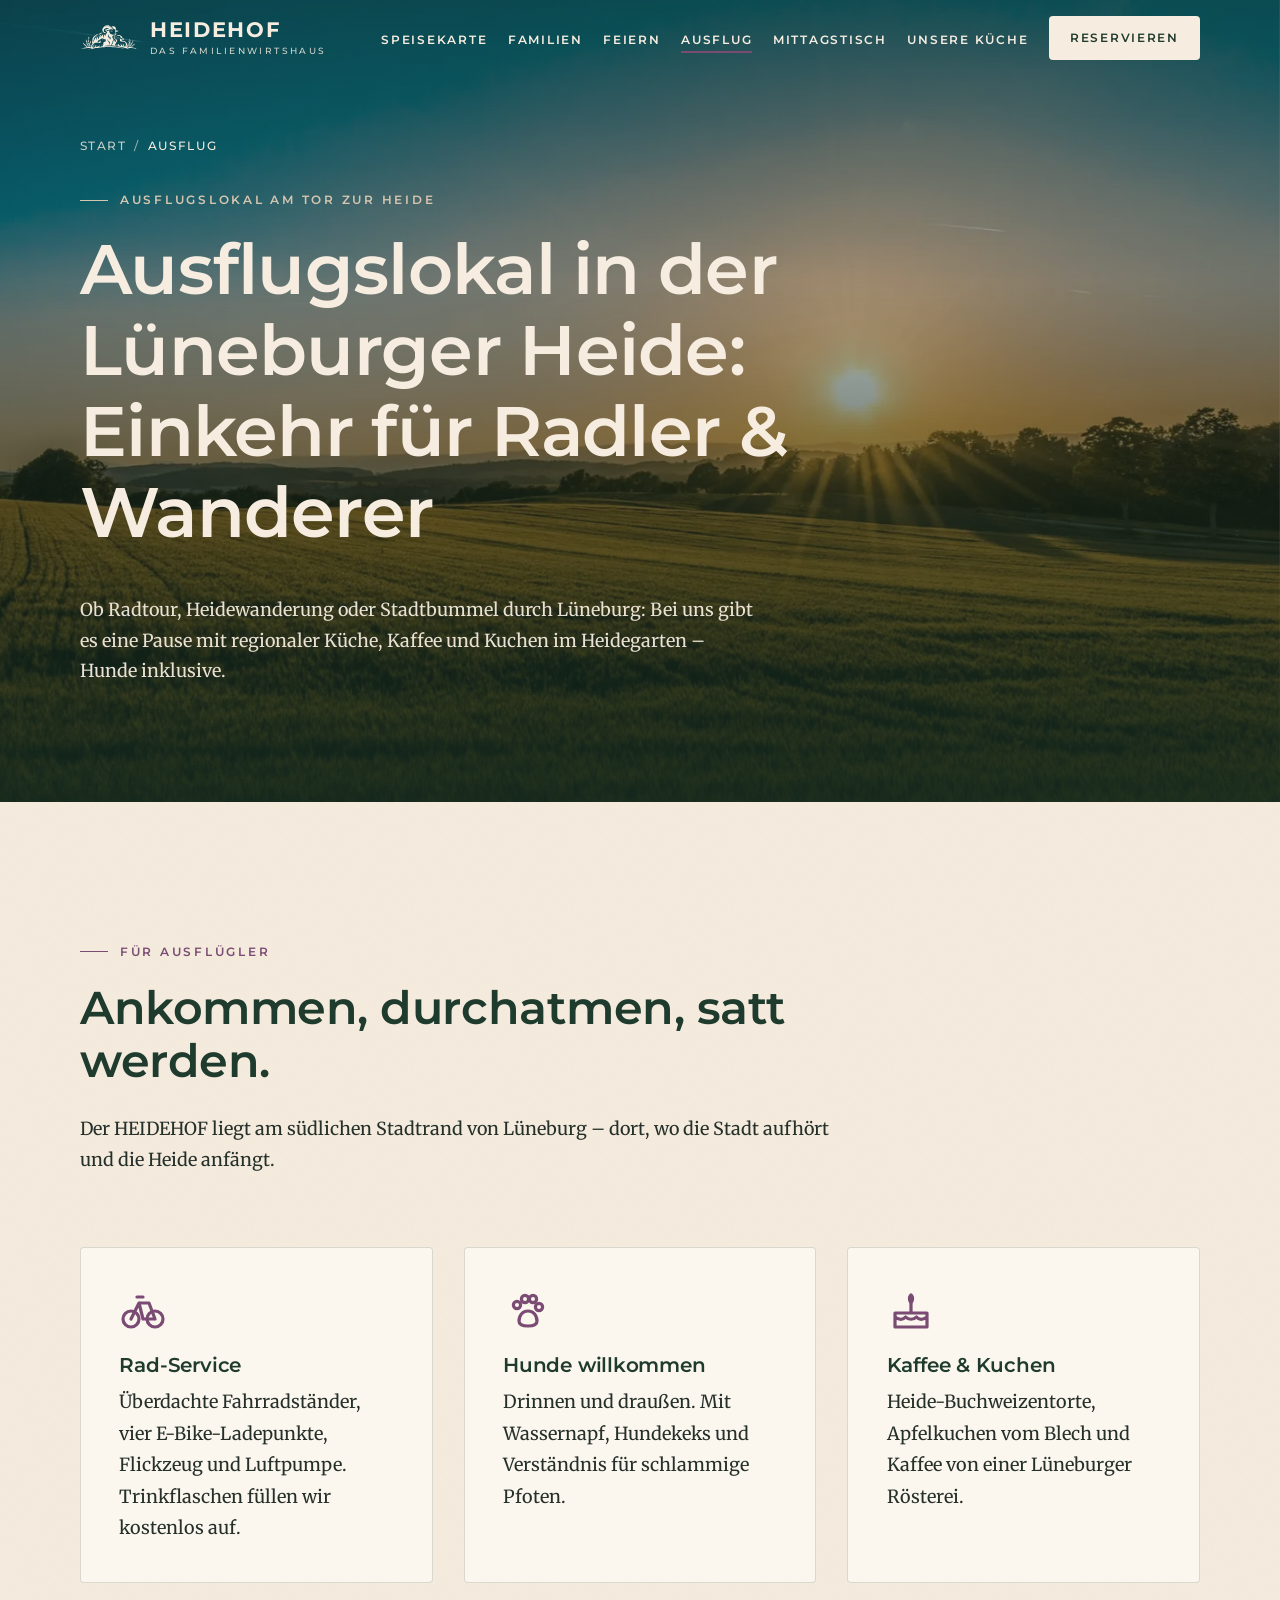
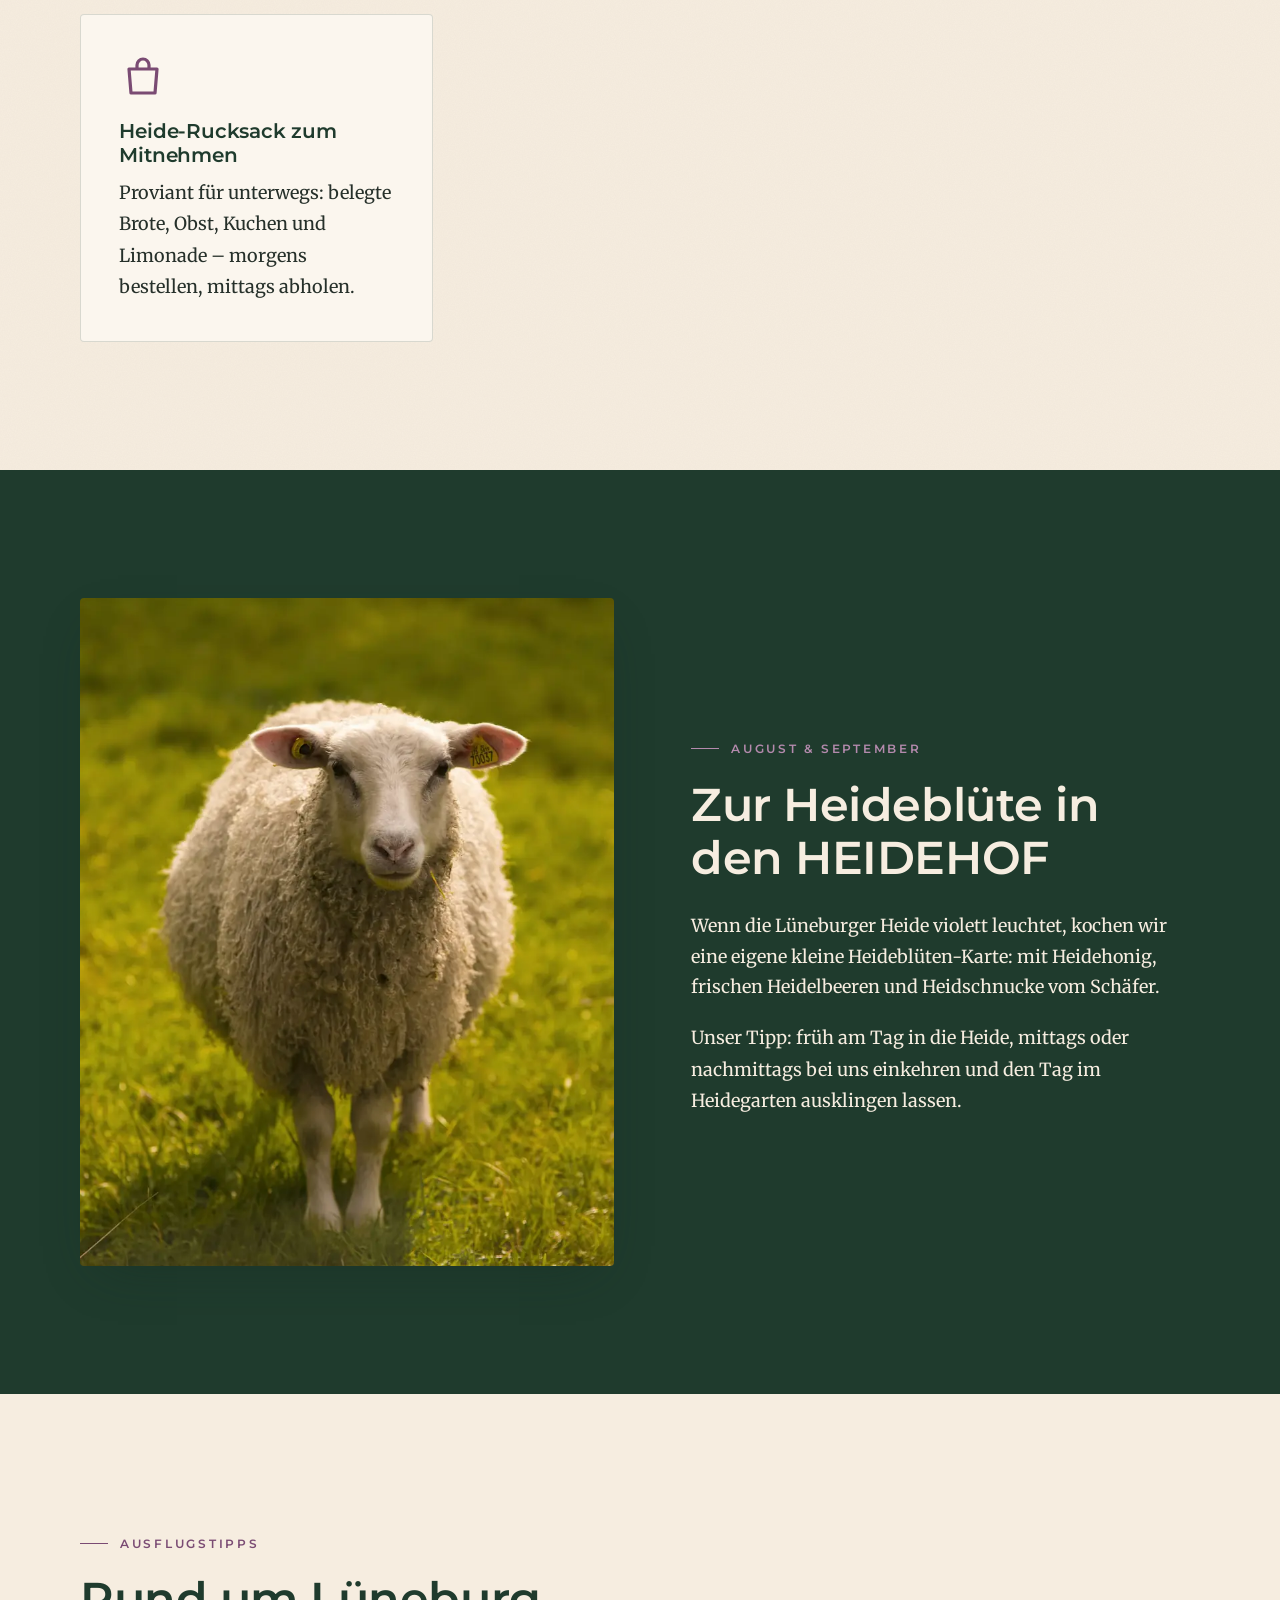
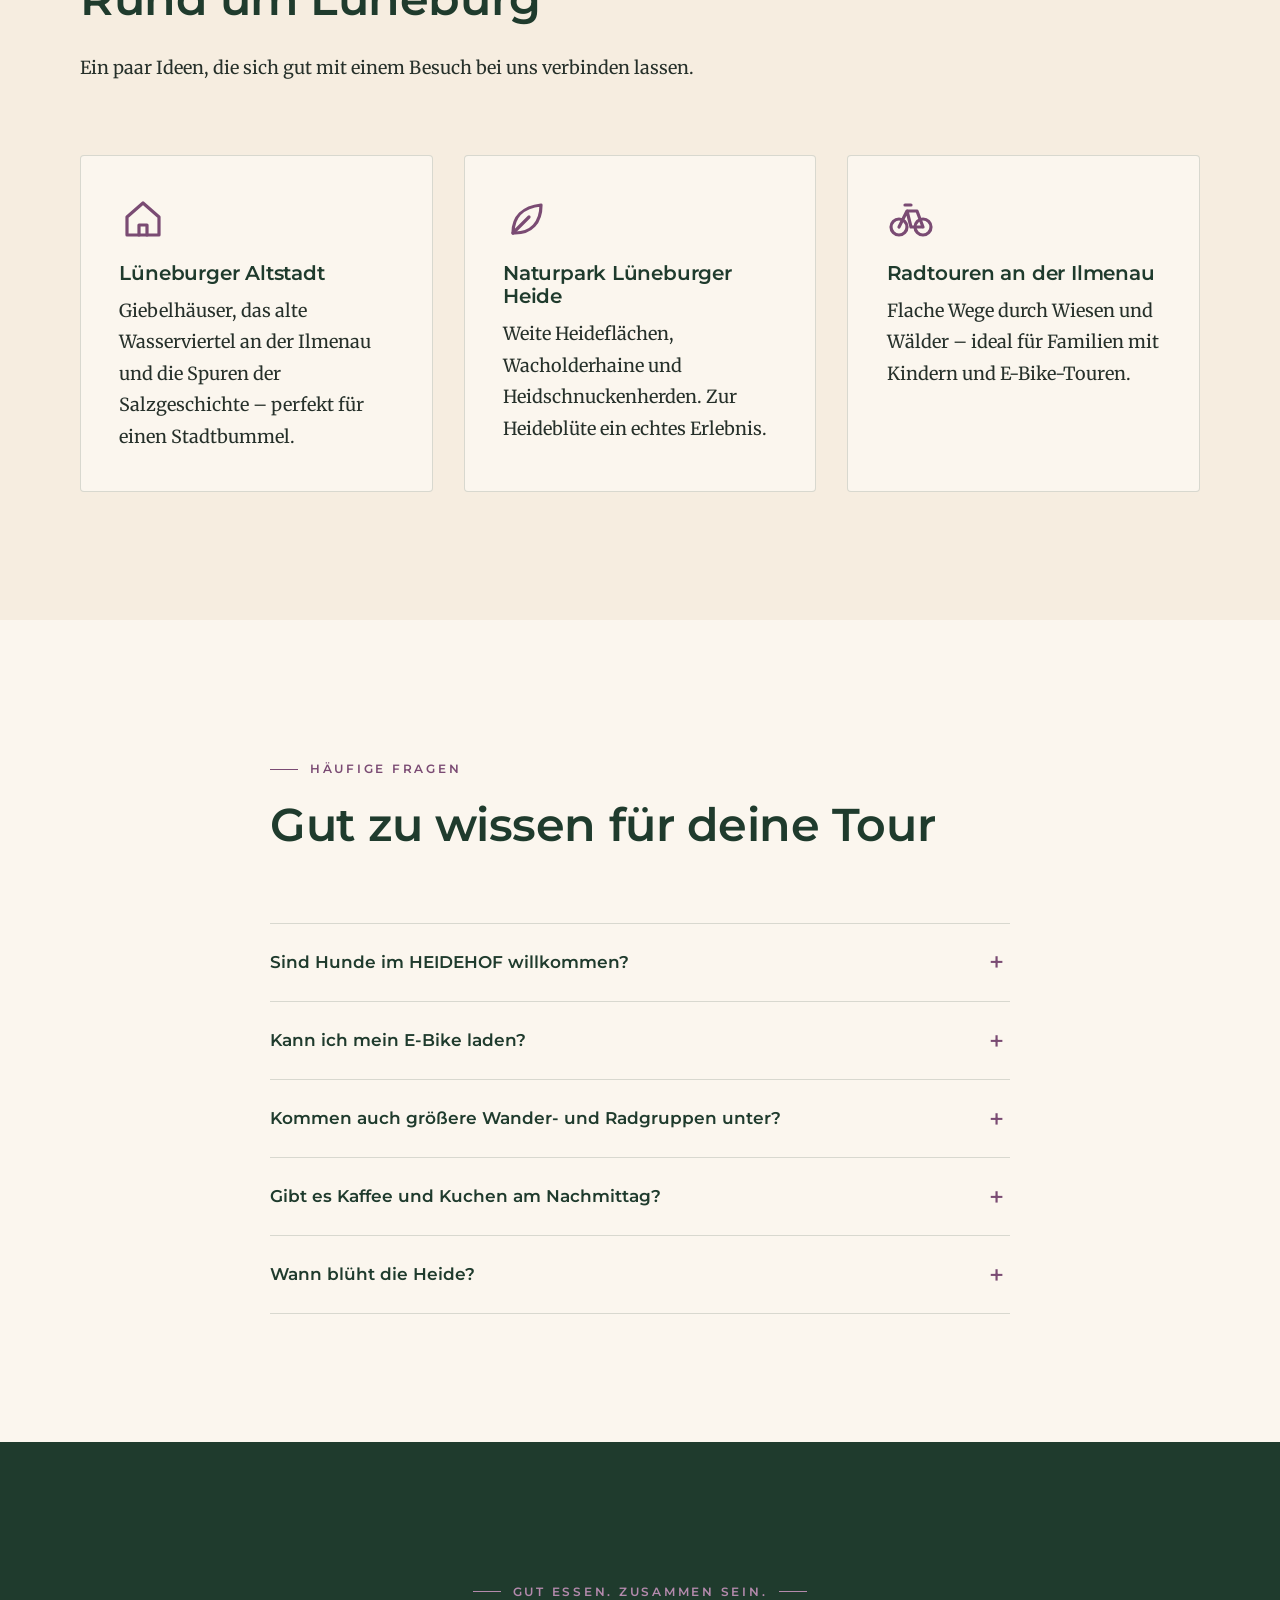
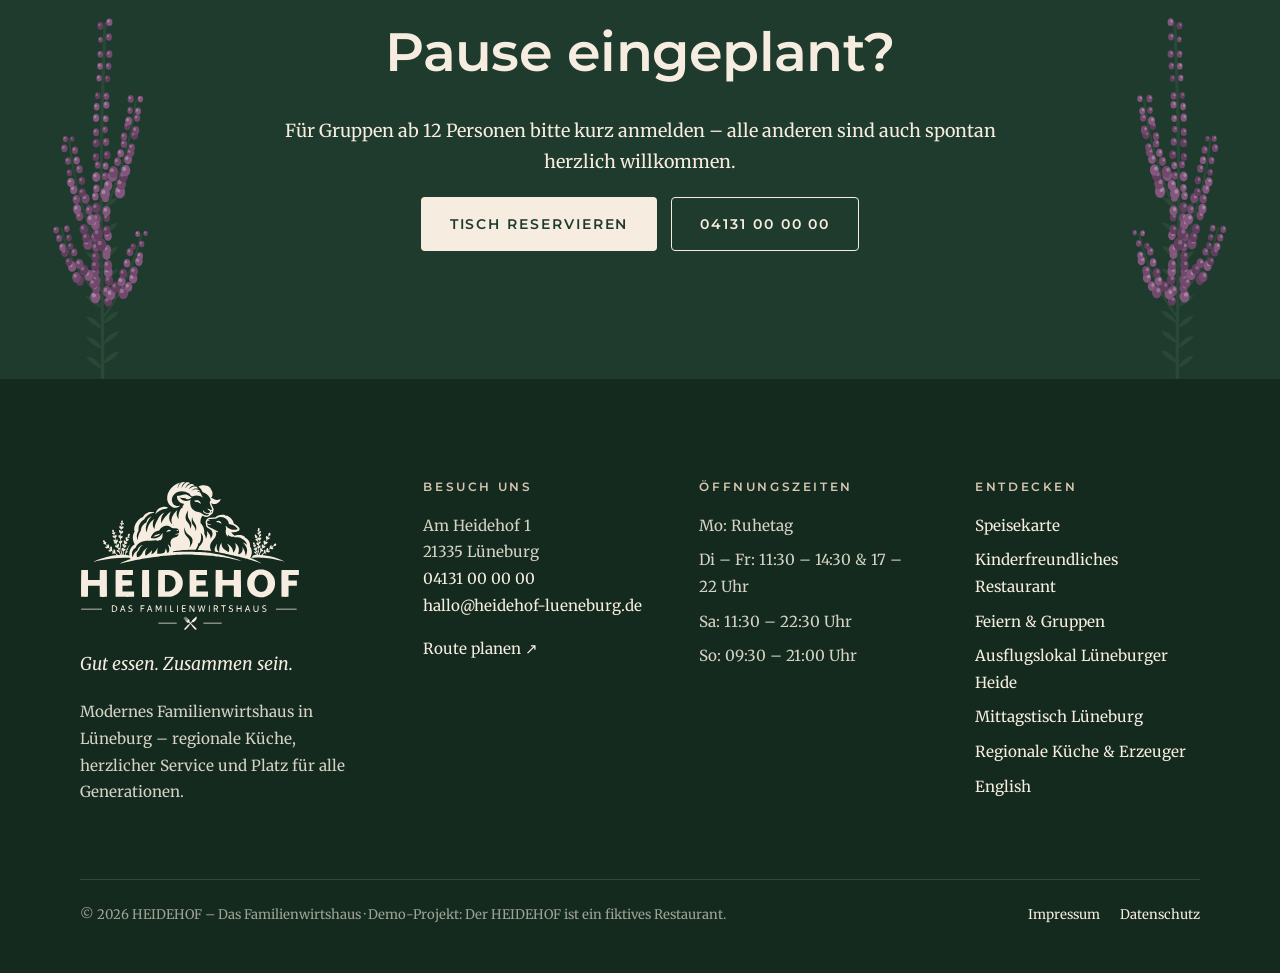
==== ausflug/index.html @ 060ed1e2 "HEIDEHOF-Website: Startseite, Speisekarte und Zielgruppen-Seiten - Startseite mit Hero, Gerichten, Z" ====
<!doctype html>
<html lang="de">
<head>
<meta charset="utf-8">
<meta name="viewport" content="width=device-width, initial-scale=1">
<title>Ausflugslokal Lüneburger Heide – Einkehr für Radler | HEIDEHOF</title>
<meta name="description" content="Einkehren in Lüneburg am Tor zur Heide: E-Bike-Ladestation, Hunde willkommen, Kaffee & Buchweizentorte im Heidegarten. Ideal für Radtour & Heideblüte.">
<meta name="robots" content="index, follow, max-image-preview:large, max-snippet:-1">
<link rel="canonical" href="https://menoovo.github.io/website-demo/ausflug/">
<meta name="theme-color" content="#1F3B2D">
<meta name="geo.region" content="DE-NI">
<meta name="geo.placename" content="Lüneburg">
<meta name="geo.position" content="53.2272;10.4031">
<meta name="ICBM" content="53.2272, 10.4031">
<meta property="og:type" content="website">
<meta property="og:site_name" content="HEIDEHOF – Das Familienwirtshaus">
<meta property="og:locale" content="de_DE">
<meta property="og:title" content="Ausflugslokal Lüneburger Heide – Einkehr für Radler | HEIDEHOF">
<meta property="og:description" content="Einkehren in Lüneburg am Tor zur Heide: E-Bike-Ladestation, Hunde willkommen, Kaffee & Buchweizentorte im Heidegarten. Ideal für Radtour & Heideblüte.">
<meta property="og:url" content="https://menoovo.github.io/website-demo/ausflug/">
<meta property="og:image" content="https://menoovo.github.io/website-demo/assets/img/og-heidehof.jpg">
<meta property="og:image:width" content="1200">
<meta property="og:image:height" content="630">
<meta property="og:image:alt" content="HEIDEHOF – Das Familienwirtshaus in Lüneburg">
<meta name="twitter:card" content="summary_large_image">
<link rel="icon" href="../favicon.svg" type="image/svg+xml">
<link rel="icon" href="../favicon-32.png" sizes="32x32" type="image/png">
<link rel="apple-touch-icon" href="../apple-touch-icon.png">
<link rel="manifest" href="../site.webmanifest">
<link rel="preload" href="../assets/fonts/montserrat.woff2" as="font" type="font/woff2" crossorigin>
<link rel="preload" href="../assets/fonts/merriweather.woff2" as="font" type="font/woff2" crossorigin>
<link rel="preload" as="image" href="../assets/img/abendlicht-feld-1600.webp" imagesrcset="../assets/img/abendlicht-feld-800.webp 800w, ../assets/img/abendlicht-feld-1600.webp 1600w" imagesizes="100vw" fetchpriority="high">
<link rel="stylesheet" href="../assets/css/style.css">
<script>document.documentElement.classList.add("js")</script>
<script type="application/ld+json">{"@context":"https://schema.org","@type":"FAQPage","mainEntity":[{"@type":"Question","name":"Sind Hunde im HEIDEHOF willkommen?","acceptedAnswer":{"@type":"Answer","text":"Ja! Gut erzogene Hunde sind drinnen und im Heidegarten willkommen. Wassernapf und ein Hundekeks gehen aufs Haus."}},{"@type":"Question","name":"Kann ich mein E-Bike laden?","acceptedAnswer":{"@type":"Answer","text":"Ja, an unseren vier Ladepunkten am überdachten Fahrradstand. Das Laden ist für Gäste kostenlos. Ein Werkzeug-Set und eine Luftpumpe liegen ebenfalls bereit."}},{"@type":"Question","name":"Kommen auch größere Wander- und Radgruppen unter?","acceptedAnswer":{"@type":"Answer","text":"Sehr gern. Ab 12 Personen bitten wir um kurze Anmeldung, damit wir genug Platz und etwas Schnelles vorbereiten können – auch für Busgruppen."}},{"@type":"Question","name":"Gibt es Kaffee und Kuchen am Nachmittag?","acceptedAnswer":{"@type":"Answer","text":"Ja, täglich außer montags. Unsere Heide-Buchweizentorte mit Preiselbeeren ist der Klassiker – am Wochenende ist sie oft bis 16 Uhr ausverkauft."}},{"@type":"Question","name":"Wann blüht die Heide?","acceptedAnswer":{"@type":"Answer","text":"Die Heideblüte ist meist von Anfang August bis Mitte September. In dieser Zeit gibt es bei uns zusätzlich Heideblüten-Specials – und es wird voll, also lieber reservieren."}}]}</script>
<script type="application/ld+json">{"@context":"https://schema.org","@type":"BreadcrumbList","itemListElement":[{"@type":"ListItem","position":1,"name":"Start","item":"https://menoovo.github.io/website-demo/"},{"@type":"ListItem","position":2,"name":"Ausflug","item":"https://menoovo.github.io/website-demo/ausflug/"}]}</script>
</head>
<body class="hat-hero">
<a class="skip-link" href="#inhalt">Zum Inhalt springen</a>
<header class="site-header">
  <div class="wrap">
    <a class="marke" href="../" aria-label="HEIDEHOF – zur Startseite">
      <img class="marke-dunkel" src="../assets/logo/heidehof-zeichen-gruen.svg" alt="" width="58" height="25">
      <img class="marke-hell" src="../assets/logo/heidehof-zeichen-creme.svg" alt="" width="58" height="25">
      <span class="marke-text"><strong>HEIDEHOF</strong><small>Das Familienwirtshaus</small></span>
    </a>
    <button class="nav-toggle" type="button" aria-expanded="false" aria-controls="hauptnav">Menü <span aria-hidden="true"><i></i><i></i><i></i></span></button>
    <nav class="hauptnav" id="hauptnav" aria-label="Hauptnavigation">
      <ul><li><a href="../speisekarte/">Speisekarte</a></li><li><a href="../familien/">Familien</a></li><li><a href="../feiern/">Feiern</a></li><li><a href="../ausflug/" aria-current="page">Ausflug</a></li><li><a href="../mittagstisch/">Mittagstisch</a></li><li><a href="../regionale-kueche/">Unsere Küche</a></li><li><a class="btn btn--gruen" href="../reservieren/">Reservieren</a></li></ul>
    </nav>
  </div>
</header>
<main id="inhalt">
<header class="seiten-hero">
  <div class="hero-bild"><img src="../assets/img/abendlicht-feld-1600.webp" srcset="../assets/img/abendlicht-feld-800.webp 800w, ../assets/img/abendlicht-feld-1600.webp 1600w" sizes="100vw" width="1600" height="900" alt="Weite Landschaft im goldenen Abendlicht" fetchpriority="high"></div>
  <div class="wrap">
    <nav class="brotkrumen" aria-label="Brotkrumen"><ol><li><a href="../">Start</a></li><li aria-current="page">Ausflug</li></ol></nav>
    <p class="kicker">Ausflugslokal am Tor zur Heide</p>
    <h1>Ausflugslokal in der Lüneburger Heide: Einkehr für Radler &amp; Wanderer</h1>
    <p class="lead">Ob Radtour, Heidewanderung oder Stadtbummel durch Lüneburg: Bei uns gibt es eine Pause mit regionaler Küche, Kaffee und Kuchen im Heidegarten – Hunde inklusive.</p>
    
  </div>
</header>
<section class="sektion papier">
  <div class="wrap">
    <div class="sektion-kopf" data-reveal><p class="kicker">Für Ausflügler</p><h2>Ankommen, durchatmen, satt werden.</h2><p class="lead">Der HEIDEHOF liegt am südlichen Stadtrand von Lüneburg – dort, wo die Stadt aufhört und die Heide anfängt.</p></div>
    <div class="karten">
      <article class="karte" data-reveal style="--verz:0.00s"><svg class="karte-icon" viewBox="0 0 24 24" fill="none" stroke="currentColor" stroke-width="1.6" stroke-linecap="round" stroke-linejoin="round" aria-hidden="true"><circle cx="6" cy="16" r="4"/><circle cx="18" cy="16" r="4"/><path d="m6 16 4-8h5l3 8M10 8 12 16h6M9 5h3"/></svg><h3>Rad-Service</h3><p>Überdachte Fahrradständer, vier E-Bike-Ladepunkte, Flickzeug und Luftpumpe. Trinkflaschen füllen wir kostenlos auf.</p></article>
      <article class="karte" data-reveal style="--verz:0.08s"><svg class="karte-icon" viewBox="0 0 24 24" fill="none" stroke="currentColor" stroke-width="1.6" stroke-linecap="round" stroke-linejoin="round" aria-hidden="true"><circle cx="7" cy="9" r="1.8"/><circle cx="11" cy="6" r="1.8"/><circle cx="15" cy="6" r="1.8"/><circle cx="18" cy="10" r="1.8"/><path d="M8 17c0-3 2-5 4.5-5S17 14 17 17c0 2-2 2.5-4.5 2.5S8 19 8 17z"/></svg><h3>Hunde willkommen</h3><p>Drinnen und draußen. Mit Wassernapf, Hundekeks und Verständnis für schlammige Pfoten.</p></article>
      <article class="karte" data-reveal style="--verz:0.16s"><svg class="karte-icon" viewBox="0 0 24 24" fill="none" stroke="currentColor" stroke-width="1.6" stroke-linecap="round" stroke-linejoin="round" aria-hidden="true"><path d="M4 20h16v-7H4zM4 15c2 1.5 4 1.5 5.3 0 1.4 1.5 4 1.5 5.4 0 1.3 1.5 3.3 1.5 5.3 0M12 13V8m0-4c1 1 1 2.5 0 4-1-1.5-1-3 0-4z"/></svg><h3>Kaffee &amp; Kuchen</h3><p>Heide-Buchweizentorte, Apfelkuchen vom Blech und Kaffee von einer Lüneburger Rösterei.</p></article>
      <article class="karte" data-reveal style="--verz:0.24s"><svg class="karte-icon" viewBox="0 0 24 24" fill="none" stroke="currentColor" stroke-width="1.6" stroke-linecap="round" stroke-linejoin="round" aria-hidden="true"><path d="M5 8h14l-1 12H6zM9 8V6a3 3 0 0 1 6 0v2"/></svg><h3>Heide-Rucksack zum Mitnehmen</h3><p>Proviant für unterwegs: belegte Brote, Obst, Kuchen und Limonade – morgens bestellen, mittags abholen.</p></article>
    </div>
  </div>
</section>
<section class="sektion sektion--gruen">
  <div class="wrap split">
    <div class="split-bild" data-reveal><img src="../assets/img/heidschnucke-1600.webp" srcset="../assets/img/heidschnucke-800.webp 800w, ../assets/img/heidschnucke-1600.webp 1600w" sizes="(max-width: 860px) 100vw, 50vw" width="1600" height="2400" alt="Schaf auf einer sonnigen Weide" loading="lazy" decoding="async"></div>
    <div data-reveal style="--verz:.15s">
      <p class="kicker">August &amp; September</p>
      <h2>Zur Heideblüte in den HEIDEHOF</h2>
      <p class="lead">Wenn die Lüneburger Heide violett leuchtet, kochen wir eine eigene kleine Heideblüten-Karte: mit Heidehonig, frischen Heidelbeeren und Heidschnucke vom Schäfer.</p>
      <p>Unser Tipp: früh am Tag in die Heide, mittags oder nachmittags bei uns einkehren und den Tag im Heidegarten ausklingen lassen.</p>
    </div>
  </div>
</section>
<section class="sektion">
  <div class="wrap">
    <div class="sektion-kopf" data-reveal><p class="kicker">Ausflugstipps</p><h2>Rund um Lüneburg</h2><p class="lead">Ein paar Ideen, die sich gut mit einem Besuch bei uns verbinden lassen.</p></div>
    <div class="karten">
      <article class="karte" data-reveal style="--verz:0.00s"><svg class="karte-icon" viewBox="0 0 24 24" fill="none" stroke="currentColor" stroke-width="1.6" stroke-linecap="round" stroke-linejoin="round" aria-hidden="true"><path d="M4 11 12 4l8 7v9H4z"/><path d="M10 20v-5h4v5"/></svg><h3>Lüneburger Altstadt</h3><p>Giebelhäuser, das alte Wasserviertel an der Ilmenau und die Spuren der Salzgeschichte – perfekt für einen Stadtbummel.</p></article>
      <article class="karte" data-reveal style="--verz:0.08s"><svg class="karte-icon" viewBox="0 0 24 24" fill="none" stroke="currentColor" stroke-width="1.6" stroke-linecap="round" stroke-linejoin="round" aria-hidden="true"><path d="M5 19c0-8 5-13 14-14 0 9-5 14-13 14z"/><path d="M5 19 13 11"/></svg><h3>Naturpark Lüneburger Heide</h3><p>Weite Heideflächen, Wacholderhaine und Heidschnuckenherden. Zur Heideblüte ein echtes Erlebnis.</p></article>
      <article class="karte" data-reveal style="--verz:0.16s"><svg class="karte-icon" viewBox="0 0 24 24" fill="none" stroke="currentColor" stroke-width="1.6" stroke-linecap="round" stroke-linejoin="round" aria-hidden="true"><circle cx="6" cy="16" r="4"/><circle cx="18" cy="16" r="4"/><path d="m6 16 4-8h5l3 8M10 8 12 16h6M9 5h3"/></svg><h3>Radtouren an der Ilmenau</h3><p>Flache Wege durch Wiesen und Wälder – ideal für Familien mit Kindern und E-Bike-Touren.</p></article>
    </div>
  </div>
</section>
<section class="sektion sektion--hell">
  <div class="wrap wrap--schmal">
    <div class="sektion-kopf" data-reveal><p class="kicker">Häufige Fragen</p><h2>Gut zu wissen für deine Tour</h2></div>
    <div class="faq" data-reveal><details><summary>Sind Hunde im HEIDEHOF willkommen?</summary><div><p>Ja! Gut erzogene Hunde sind drinnen und im Heidegarten willkommen. Wassernapf und ein Hundekeks gehen aufs Haus.</p></div></details><details><summary>Kann ich mein E-Bike laden?</summary><div><p>Ja, an unseren vier Ladepunkten am überdachten Fahrradstand. Das Laden ist für Gäste kostenlos. Ein Werkzeug-Set und eine Luftpumpe liegen ebenfalls bereit.</p></div></details><details><summary>Kommen auch größere Wander- und Radgruppen unter?</summary><div><p>Sehr gern. Ab 12 Personen bitten wir um kurze Anmeldung, damit wir genug Platz und etwas Schnelles vorbereiten können – auch für Busgruppen.</p></div></details><details><summary>Gibt es Kaffee und Kuchen am Nachmittag?</summary><div><p>Ja, täglich außer montags. Unsere Heide-Buchweizentorte mit Preiselbeeren ist der Klassiker – am Wochenende ist sie oft bis 16 Uhr ausverkauft.</p></div></details><details><summary>Wann blüht die Heide?</summary><div><p>Die Heideblüte ist meist von Anfang August bis Mitte September. In dieser Zeit gibt es bei uns zusätzlich Heideblüten-Specials – und es wird voll, also lieber reservieren.</p></div></details></div>
  </div>
</section>
<section class="sektion sektion--gruen cta">
  <img src="../assets/img/heidezweig.svg" alt="" class="zweig-l" width="80" height="305" aria-hidden="true"><img src="../assets/img/heidezweig.svg" alt="" class="zweig-r" width="80" height="305" aria-hidden="true">
  <div class="wrap wrap--schmal zentriert" data-reveal>
    <p class="kicker">Gut essen. Zusammen sein.</p>
    <h2>Pause eingeplant?</h2>
    <p class="lead">Für Gruppen ab 12 Personen bitte kurz anmelden – alle anderen sind auch spontan herzlich willkommen.</p>
    <div class="btn-reihe">
      <a class="btn btn--creme" href="../reservieren/">Tisch reservieren</a>
      <a class="btn btn--linie" href="tel:+494131000000">04131 00 00 00</a>
    </div>
  </div>
</section>
</main>
<footer class="site-footer">
  <div class="wrap">
    <div class="footer-raster">
      <div>
        <img class="footer-logo" src="../assets/logo/heidehof-logo-creme.svg" alt="HEIDEHOF – Das Familienwirtshaus" width="220" height="150" loading="lazy">
        <p class="footer-claim">Gut essen. Zusammen sein.</p>
        <p>Modernes Familienwirtshaus in Lüneburg – regionale Küche, herzlicher Service und Platz für alle Generationen.</p>
      </div>
      <div>
        <h2>Besuch uns</h2>
        <p>Am Heidehof 1<br>21335 Lüneburg<br><a href="tel:+494131000000">04131 00 00 00</a><br><a href="mailto:hallo@heidehof-lueneburg.de">hallo@heidehof-lueneburg.de</a></p>
        <p><a href="https://www.openstreetmap.org/?mlat=53.2272&mlon=10.4031#map=15/53.2272/10.4031" rel="noopener" target="_blank">Route planen ↗</a></p>
      </div>
      <div>
        <h2>Öffnungszeiten</h2>
        <ul>
          <li>Mo: Ruhetag</li>
          <li>Di – Fr: 11:30 – 14:30 &amp; 17 – 22 Uhr</li>
          <li>Sa: 11:30 – 22:30 Uhr</li>
          <li>So: 09:30 – 21:00 Uhr</li>
        </ul>
      </div>
      <div>
        <h2>Entdecken</h2>
        <ul>
          <li><a href="../speisekarte/">Speisekarte</a></li>
          <li><a href="../familien/">Kinderfreundliches Restaurant</a></li>
          <li><a href="../feiern/">Feiern &amp; Gruppen</a></li>
          <li><a href="../ausflug/">Ausflugslokal Lüneburger Heide</a></li>
          <li><a href="../mittagstisch/">Mittagstisch Lüneburg</a></li>
          <li><a href="../regionale-kueche/">Regionale Küche &amp; Erzeuger</a></li>
          <li><a href="../en/" hreflang="en" lang="en">English</a></li>
        </ul>
      </div>
    </div>
    <div class="footer-unten">
      <p>© <span data-jahr>2026</span> HEIDEHOF – Das Familienwirtshaus · Demo-Projekt: Der HEIDEHOF ist ein fiktives Restaurant.</p>
      <ul><li><a href="../impressum/">Impressum</a></li><li><a href="../datenschutz/">Datenschutz</a></li></ul>
    </div>
  </div>
</footer>
<div class="mobil-cta"><a class="btn btn--creme" href="tel:+494131000000">Anrufen</a><a class="btn btn--gruen" href="../reservieren/">Reservieren</a></div>
<script src="../assets/js/main.js" defer></script>
</body>
</html>
---- assets/css/style.css ----
/* HEIDEHOF – Das Familienwirtshaus · Stylesheet */

@font-face { font-family: "Montserrat"; font-style: normal; font-weight: 500 700; font-display: swap; src: url("../fonts/montserrat.woff2") format("woff2"); }
@font-face { font-family: "Merriweather"; font-style: normal; font-weight: 400 700; font-display: swap; src: url("../fonts/merriweather.woff2") format("woff2"); }
@font-face { font-family: "Merriweather"; font-style: italic; font-weight: 400; font-display: swap; src: url("../fonts/merriweather-italic.woff2") format("woff2"); }

:root {
  --gruen: #1F3B2D;
  --gruen-tief: #142a1f;
  --gruen-mitte: #2c4a3a;
  --creme: #F6EDE0;
  --creme-hell: #FBF6EE;
  --sand: #D6C6B0;
  --sand-dunkel: #b9a68b;
  --violett: #7A4B73;
  --violett-hell: #b48aad;
  --text: #26302a;
  --text-leise: #5d625b;
  --linie: rgba(31, 59, 45, .16);
  --sans: "Montserrat", system-ui, -apple-system, "Segoe UI", sans-serif;
  --serif: "Merriweather", Georgia, "Times New Roman", serif;
  --breite: 1200px;
  --rand: clamp(16px, 4vw, 40px);
  --radius: 4px;
  --schatten: 0 18px 50px -20px rgba(20, 42, 31, .45);
  --header-h: 76px;
}

*, *::before, *::after { box-sizing: border-box; }
html { -webkit-text-size-adjust: 100%; scroll-behavior: smooth; scroll-padding-top: calc(var(--header-h) + 16px); }
@media (prefers-reduced-motion: reduce) { html { scroll-behavior: auto; } }
body {
  margin: 0;
  background: var(--creme);
  color: var(--text);
  font-family: var(--serif);
  font-size: clamp(16px, 1.05vw + 11px, 18px);
  line-height: 1.75;
  -webkit-font-smoothing: antialiased;
  overflow-x: hidden;
}
img, svg, video { display: block; max-width: 100%; height: auto; }
a { color: var(--gruen); text-decoration-color: var(--violett); text-decoration-thickness: 1px; text-underline-offset: 3px; }
a:hover { color: var(--violett); }
:focus-visible { outline: 2px solid var(--violett); outline-offset: 3px; }
::selection { background: var(--violett); color: var(--creme); }

h1, h2, h3, h4 { font-family: var(--sans); font-weight: 600; color: var(--gruen); line-height: 1.15; margin: 0 0 .6em; letter-spacing: -.01em; }
h1 { font-size: clamp(2.2rem, 5.5vw, 4.4rem); }
h2 { font-size: clamp(1.8rem, 3.6vw, 3rem); }
h3 { font-size: clamp(1.15rem, 1.6vw, 1.4rem); }
p { margin: 0 0 1.1em; }
.lead { font-size: clamp(1.08rem, 1.4vw, 1.3rem); line-height: 1.7; }
em, .akzent { font-style: italic; }

.skip-link { position: absolute; left: 16px; top: -60px; z-index: 200; background: var(--violett); color: #fff; padding: 10px 16px; font-family: var(--sans); font-weight: 600; }
.skip-link:focus { top: 12px; color: #fff; }
.visually-hidden { position: absolute !important; width: 1px; height: 1px; overflow: hidden; clip: rect(0 0 0 0); white-space: nowrap; }

.wrap { width: 100%; max-width: var(--breite); margin: 0 auto; padding: 0 var(--rand); }
.wrap--schmal { max-width: 820px; }

.kicker {
  display: inline-flex; align-items: center; gap: 12px;
  font-family: var(--sans); font-weight: 600; font-size: .78rem; letter-spacing: .22em; text-transform: uppercase;
  color: var(--violett); margin-bottom: 18px;
}
.kicker::before { content: ""; width: 28px; height: 1px; background: currentColor; }
.zentriert { text-align: center; }
.zentriert .kicker { justify-content: center; }
.zentriert .kicker::after { content: ""; width: 28px; height: 1px; background: currentColor; }

/* Buttons */
.btn {
  display: inline-flex; align-items: center; justify-content: center; gap: 10px;
  min-height: 52px; padding: 14px 28px;
  font-family: var(--sans); font-weight: 600; font-size: .86rem; letter-spacing: .14em; text-transform: uppercase;
  text-decoration: none; border-radius: var(--radius); border: 1.5px solid transparent; cursor: pointer;
  transition: background .25s, color .25s, border-color .25s, transform .25s;
}
.btn:hover { transform: translateY(-2px); }
.btn--gruen { background: var(--gruen); color: var(--creme); }
.btn--gruen:hover { background: var(--violett); color: #fff; }
.btn--creme { background: var(--creme); color: var(--gruen); }
.btn--creme:hover { background: #fff; color: var(--violett); }
.btn--linie { border-color: currentColor; color: inherit; background: transparent; }
.btn--linie:hover { background: rgba(255,255,255,.08); color: inherit; }
.btn-reihe { display: flex; flex-wrap: wrap; gap: 14px; }
.zentriert .btn-reihe { justify-content: center; }
.pfeil-link { font-family: var(--sans); font-weight: 600; font-size: .85rem; letter-spacing: .12em; text-transform: uppercase; text-decoration: none; display: inline-flex; gap: 10px; align-items: center; }
.pfeil-link::after { content: "→"; transition: transform .25s; }
.pfeil-link:hover::after { transform: translateX(5px); }

/* Header */
.site-header {
  position: fixed; inset: 0 0 auto 0; z-index: 100; height: var(--header-h);
  display: flex; align-items: center;
  background: rgba(246, 237, 224, .94); backdrop-filter: saturate(1.4) blur(10px); -webkit-backdrop-filter: saturate(1.4) blur(10px);
  border-bottom: 1px solid var(--linie);
  transition: background .35s, border-color .35s, color .35s, height .35s;
  color: var(--gruen);
}
.site-header .wrap { display: flex; align-items: center; justify-content: space-between; gap: 24px; }
body.hat-hero .site-header:not(.ist-fest) { background: transparent; border-color: transparent; color: var(--creme); backdrop-filter: none; -webkit-backdrop-filter: none; }
.marke { display: flex; align-items: center; gap: 12px; text-decoration: none; color: inherit; flex-shrink: 0; }
.marke img { width: 58px; height: auto; }
.marke .marke-hell { display: none; }
body.hat-hero .site-header:not(.ist-fest) .marke-hell, .nav-offen .marke-hell { display: block; }
body.hat-hero .site-header:not(.ist-fest) .marke-dunkel, .nav-offen .marke-dunkel { display: none; }
.marke-text { display: flex; flex-direction: column; line-height: 1; }
.marke-text strong { font-family: var(--sans); font-weight: 700; font-size: 1.3rem; letter-spacing: .08em; }
.marke-text small { font-family: var(--sans); font-weight: 500; font-size: .58rem; letter-spacing: .26em; text-transform: uppercase; margin-top: 5px; opacity: .85; }
.marke:hover { color: inherit; }

.hauptnav ul { list-style: none; margin: 0; padding: 0; display: flex; align-items: center; gap: clamp(14px, 1.6vw, 28px); }
.hauptnav a { font-family: var(--sans); font-weight: 600; font-size: .78rem; letter-spacing: .14em; text-transform: uppercase; color: inherit; text-decoration: none; padding: 8px 0; position: relative; }
.hauptnav a::after { content: ""; position: absolute; left: 0; right: 100%; bottom: 2px; height: 1.5px; background: var(--violett); transition: right .3s; }
.hauptnav a:hover::after, .hauptnav a[aria-current="page"]::after { right: 0; }
.hauptnav .btn { min-height: 44px; padding: 10px 20px; }
.hauptnav .btn::after { display: none; }
.hauptnav .btn--gruen { color: var(--creme); }
.hauptnav .btn--gruen:hover { color: #fff; }
body.hat-hero .site-header:not(.ist-fest) .hauptnav .btn { background: var(--creme); color: var(--gruen); }
.nav-toggle { display: none; }

@media (max-width: 1120px) {
  .nav-toggle {
    display: inline-flex; align-items: center; gap: 10px; background: none; border: 0; color: inherit; cursor: pointer;
    font-family: var(--sans); font-weight: 600; font-size: .75rem; letter-spacing: .18em; text-transform: uppercase; padding: 10px 0; min-height: 44px;
  }
  .nav-toggle span[aria-hidden] { display: grid; gap: 5px; }
  .nav-toggle span[aria-hidden] i { display: block; width: 24px; height: 2px; background: currentColor; transition: transform .3s, opacity .3s; }
  .nav-offen .nav-toggle span[aria-hidden] i:nth-child(1) { transform: translateY(7px) rotate(45deg); }
  .nav-offen .nav-toggle span[aria-hidden] i:nth-child(2) { opacity: 0; }
  .nav-offen .nav-toggle span[aria-hidden] i:nth-child(3) { transform: translateY(-7px) rotate(-45deg); }
  .hauptnav {
    position: fixed; inset: var(--header-h) 0 0 0; background: var(--gruen); color: var(--creme);
    padding: 32px var(--rand) 48px; overflow-y: auto;
    opacity: 0; visibility: hidden; transform: translateY(-12px); transition: opacity .3s, transform .3s, visibility .3s;
  }
  .nav-offen .hauptnav { opacity: 1; visibility: visible; transform: none; }
  .hauptnav ul { flex-direction: column; align-items: stretch; gap: 0; }
  .hauptnav li { border-bottom: 1px solid rgba(246,237,224,.14); }
  .hauptnav a { display: block; font-size: 1.05rem; padding: 18px 0; }
  .hauptnav a::after { display: none; }
  .hauptnav li:last-child { border: 0; margin-top: 28px; }
  .hauptnav .btn, body.hat-hero .site-header:not(.ist-fest) .hauptnav .btn { display: flex; background: var(--creme); color: var(--gruen); min-height: 56px; }
  .nav-offen .site-header { background: var(--gruen) !important; color: var(--creme) !important; border-color: transparent !important; backdrop-filter: none !important; -webkit-backdrop-filter: none !important; }
  body.nav-offen { overflow: hidden; }
}

/* Hero (Startseite) */
.hero {
  position: relative; min-height: 100vh; min-height: 100svh; display: grid; place-items: center;
  color: var(--creme); text-align: center; overflow: hidden; isolation: isolate;
  padding: calc(var(--header-h) + 40px) var(--rand) 120px;
}
.hero-bild { position: absolute; inset: 0; z-index: -2; }
.hero-bild img { width: 100%; height: 100%; object-fit: cover; animation: kenburns 26s ease-out both; }
.hero::before { content: ""; position: absolute; inset: 0; z-index: -1; background:
  radial-gradient(ellipse at 50% 45%, rgba(20,42,31,.55) 0%, rgba(20,42,31,.82) 70%),
  linear-gradient(180deg, rgba(20,42,31,.5) 0%, rgba(20,42,31,.2) 40%, rgba(20,42,31,.92) 100%); }
@keyframes kenburns { from { transform: scale(1.14); } to { transform: scale(1); } }
.hero-logo { width: min(560px, 82vw); margin: 0 auto 8px; color: var(--creme); }
.hero-logo img { width: 100%; height: auto; filter: drop-shadow(0 6px 30px rgba(0,0,0,.35)); }
.hero h1 { color: var(--creme); font-size: clamp(1rem, 1.6vw, 1.2rem); font-weight: 600; letter-spacing: .24em; text-transform: uppercase; margin: 28px 0 10px; }
.hero-claim { font-family: var(--serif); font-style: italic; font-size: clamp(1.7rem, 4.2vw, 3.2rem); line-height: 1.25; margin: 0 0 22px; }
.hero-text { max-width: 640px; margin: 0 auto 36px; font-size: clamp(1rem, 1.3vw, 1.15rem); opacity: .92; }
.hero .btn-reihe { justify-content: center; }
.hero-zweig { position: absolute; bottom: -8px; width: clamp(70px, 9vw, 130px); z-index: 0; transform-origin: bottom center; animation: wiegen 7s ease-in-out infinite; opacity: .95; }
.hero-zweig--l { left: clamp(4px, 4vw, 70px); }
.hero-zweig--l2 { left: clamp(50px, 10vw, 170px); width: clamp(50px, 6vw, 90px); animation-delay: -2.5s; opacity: .7; }
.hero-zweig--r { right: clamp(4px, 4vw, 70px); animation-delay: -1.2s; transform: scaleX(-1); animation-name: wiegen-r; }
.hero-zweig--r2 { right: clamp(50px, 10vw, 170px); width: clamp(50px, 6vw, 90px); animation-delay: -4s; opacity: .7; animation-name: wiegen-r; }
@keyframes wiegen { 0%,100% { transform: rotate(-2.5deg); } 50% { transform: rotate(2.5deg); } }
@keyframes wiegen-r { 0%,100% { transform: scaleX(-1) rotate(-2.5deg); } 50% { transform: scaleX(-1) rotate(2.5deg); } }
.scroll-hinweis { position: absolute; bottom: 28px; left: 50%; transform: translateX(-50%); color: var(--creme); font-family: var(--sans); font-size: .68rem; letter-spacing: .3em; text-transform: uppercase; text-decoration: none; display: grid; justify-items: center; gap: 10px; opacity: .85; }
.scroll-hinweis::after { content: ""; width: 1px; height: 44px; background: linear-gradient(var(--creme), transparent); animation: tropfen 2.2s ease-in-out infinite; transform-origin: top; }
.scroll-hinweis:hover { color: var(--creme); }
@media (max-width: 720px), (max-height: 700px) { .scroll-hinweis { display: none; } .hero { padding-bottom: 72px; } }
@keyframes tropfen { 0% { transform: scaleY(0); opacity: 1; } 70% { transform: scaleY(1); opacity: 1; } 100% { transform: scaleY(1); opacity: 0; } }
.hero-intro > * { animation: auftauchen 1.1s cubic-bezier(.2,.7,.2,1) both; }
.hero-intro > *:nth-child(2) { animation-delay: .25s; }
.hero-intro > *:nth-child(3) { animation-delay: .4s; }
.hero-intro > *:nth-child(4) { animation-delay: .55s; }
.hero-intro > *:nth-child(5) { animation-delay: .7s; }
@keyframes auftauchen { from { opacity: 0; transform: translateY(26px); } to { opacity: 1; transform: none; } }

.offen-status { display: inline-flex; align-items: center; gap: 10px; font-family: var(--sans); font-weight: 600; font-size: .74rem; letter-spacing: .14em; text-transform: uppercase; padding: 8px 16px; border: 1px solid rgba(246,237,224,.35); border-radius: 40px; margin-bottom: 26px; min-height: 36px; }
.offen-status i { width: 8px; height: 8px; border-radius: 50%; background: var(--sand); }
.offen-status.offen i { background: #8fd19e; box-shadow: 0 0 0 0 rgba(143,209,158,.7); animation: puls 2s infinite; }
@keyframes puls { 0% { box-shadow: 0 0 0 0 rgba(143,209,158,.6); } 70% { box-shadow: 0 0 0 10px rgba(143,209,158,0); } 100% { box-shadow: 0 0 0 0 rgba(143,209,158,0); } }

/* Seiten-Hero */
.seiten-hero {
  position: relative; min-height: 72vh; min-height: 72svh; display: flex; align-items: flex-end; color: var(--creme); overflow: hidden; isolation: isolate;
  padding: calc(var(--header-h) + 60px) 0 clamp(48px, 8vw, 96px);
}
.seiten-hero .hero-bild img { animation-duration: 20s; }
.seiten-hero::before { content: ""; position: absolute; inset: 0; z-index: -1; background: linear-gradient(180deg, rgba(20,42,31,.55) 0%, rgba(20,42,31,.35) 35%, rgba(20,42,31,.92) 100%); }
.seiten-hero h1 { color: var(--creme); max-width: 900px; }
.seiten-hero .lead { max-width: 680px; opacity: .94; }
.seiten-hero .kicker { color: var(--sand); }
.brotkrumen { font-family: var(--sans); font-size: .74rem; letter-spacing: .12em; text-transform: uppercase; margin-bottom: 22px; }
.brotkrumen ol { list-style: none; margin: 0; padding: 0; display: flex; flex-wrap: wrap; gap: 8px; }
.brotkrumen li + li::before { content: "/"; margin-right: 8px; opacity: .6; }
.brotkrumen a { color: inherit; text-decoration: none; opacity: .8; }
.brotkrumen a:hover { opacity: 1; color: inherit; }
.seiten-kopf { padding: calc(var(--header-h) + 72px) 0 40px; }

/* Sektionen */
.sektion { padding: clamp(72px, 10vw, 140px) 0; position: relative; }
.sektion--hell { background: var(--creme-hell); }
.sektion--sand { background: var(--sand); }
.sektion--gruen { background: var(--gruen); color: var(--creme); }
.sektion--gruen h2, .sektion--gruen h3 { color: var(--creme); }
.sektion--gruen .kicker { color: var(--violett-hell); }
.sektion--gruen a:not(.btn) { color: var(--creme); }
.sektion-kopf { max-width: 760px; margin-bottom: clamp(40px, 6vw, 72px); }
.sektion-kopf.zentriert { margin-left: auto; margin-right: auto; }

.papier { background-image: url("data:image/svg+xml,%3Csvg xmlns='http://www.w3.org/2000/svg' width='160' height='160'%3E%3Cfilter id='n'%3E%3CfeTurbulence type='fractalNoise' baseFrequency='.85' numOctaves='3' stitchTiles='stitch'/%3E%3CfeColorMatrix values='0 0 0 0 .35 0 0 0 0 .3 0 0 0 0 .2 0 0 0 .05 0'/%3E%3C/filter%3E%3Crect width='100%25' height='100%25' filter='url(%23n)'/%3E%3C/svg%3E"); }

.split { display: grid; grid-template-columns: 1.05fr 1fr; gap: clamp(36px, 6vw, 96px); align-items: center; }
.split--umgekehrt .split-bild { order: 2; }
.split-bild { position: relative; }
.split-bild img { width: 100%; aspect-ratio: 4 / 5; object-fit: cover; border-radius: var(--radius); box-shadow: var(--schatten); }
.split-bild--quer img { aspect-ratio: 4 / 3; }
.split-bild .bild-klein { position: absolute; width: 46%; right: -6%; bottom: -10%; aspect-ratio: 1; border: 8px solid var(--creme); border-radius: var(--radius); }
.split-bild .zweig-deko { position: absolute; width: 70px; left: -34px; top: -40px; transform: rotate(-12deg); }
@media (max-width: 860px) {
  .split { grid-template-columns: 1fr; }
  .split--umgekehrt .split-bild { order: 0; }
  .split-bild .bild-klein { right: 4%; width: 42%; }
  .split-bild .zweig-deko { left: -6px; }
}

.trenner { display: flex; align-items: center; justify-content: center; gap: 18px; color: var(--gruen); margin: 0 auto; }
.trenner::before, .trenner::after { content: ""; width: 56px; height: 1px; background: currentColor; opacity: .5; }
.trenner svg { width: 26px; height: 26px; }

/* Werte / Karten */
.karten { display: grid; grid-template-columns: repeat(auto-fit, minmax(260px, 1fr)); gap: clamp(20px, 2.4vw, 32px); }
.karte { background: var(--creme-hell); border: 1px solid var(--linie); border-radius: var(--radius); padding: clamp(26px, 3vw, 40px); position: relative; transition: transform .35s, box-shadow .35s; }
.karte:hover { transform: translateY(-4px); box-shadow: var(--schatten); }
.karte h3 { margin-bottom: .5em; }
.karte p:last-child { margin-bottom: 0; }
.karte-icon { width: 48px; height: 48px; color: var(--violett); margin-bottom: 18px; }
.sektion--gruen .karte { background: rgba(246,237,224,.05); border-color: rgba(246,237,224,.16); }
.sektion--sand .karte { background: var(--creme); }

/* Zielgruppen-Kacheln */
.kacheln { display: grid; grid-template-columns: repeat(12, 1fr); gap: 16px; }
.kachel { position: relative; grid-column: span 4; min-height: 420px; border-radius: var(--radius); overflow: hidden; color: var(--creme); text-decoration: none; display: flex; align-items: flex-end; isolation: isolate; }
.kachel--breit { grid-column: span 6; }
.kachel img { position: absolute; inset: 0; width: 100%; height: 100%; object-fit: cover; z-index: -2; transition: transform 1.2s cubic-bezier(.2,.7,.2,1); }
.kachel::before { content: ""; position: absolute; inset: 0; z-index: -1; background: linear-gradient(180deg, rgba(20,42,31,0) 25%, rgba(20,42,31,.9) 100%); transition: background .4s; }
.kachel:hover img { transform: scale(1.07); }
.kachel:hover::before { background: linear-gradient(180deg, rgba(122,75,115,.15) 0%, rgba(20,42,31,.92) 100%); }
.kachel-inhalt { padding: clamp(22px, 2.6vw, 34px); }
.kachel h3 { color: var(--creme); font-size: clamp(1.3rem, 2vw, 1.7rem); margin-bottom: .3em; }
.kachel p { margin: 0 0 14px; font-size: .95rem; opacity: .9; }
.kachel .pfeil-link { color: var(--sand); }
.kachel:hover { color: var(--creme); }
@media (max-width: 960px) { .kachel, .kachel--breit { grid-column: span 6; min-height: 360px; } }
@media (max-width: 620px) { .kachel, .kachel--breit { grid-column: span 12; min-height: 320px; } }

/* Gerichte-Scroller */
.scroller { display: grid; grid-auto-flow: column; grid-auto-columns: minmax(280px, 360px); gap: 24px; overflow-x: auto; scroll-snap-type: x mandatory; padding: 4px var(--rand) 28px; margin: 0 calc(var(--rand) * -1); scrollbar-width: thin; scrollbar-color: var(--violett) transparent; }
.gericht { scroll-snap-align: start; background: var(--creme-hell); border-radius: var(--radius); overflow: hidden; border: 1px solid var(--linie); display: flex; flex-direction: column; }
.gericht img { width: 100%; aspect-ratio: 4 / 3; object-fit: cover; transition: transform .8s; }
.gericht figure { margin: 0; overflow: hidden; }
.gericht:hover img { transform: scale(1.05); }
.gericht-text { padding: 22px 24px 26px; display: flex; flex-direction: column; flex: 1; }
.gericht-text h3 { font-size: 1.15rem; margin-bottom: .4em; }
.gericht-text p { font-size: .93rem; color: var(--text-leise); flex: 1; }
.preis { font-family: var(--sans); font-weight: 600; color: var(--violett); letter-spacing: .04em; }
.etikett { display: inline-block; font-family: var(--sans); font-weight: 600; font-size: .64rem; letter-spacing: .14em; text-transform: uppercase; padding: 4px 9px; border-radius: 30px; background: rgba(122,75,115,.12); color: var(--violett); margin: 0 6px 6px 0; vertical-align: middle; }
.etikett--gruen { background: rgba(31,59,45,.1); color: var(--gruen); }

/* Zahlen */
.zahlen { display: grid; grid-template-columns: repeat(4, 1fr); gap: 24px; text-align: center; }
.zahl strong { display: block; font-family: var(--sans); font-weight: 600; font-size: clamp(2.6rem, 5vw, 4.2rem); color: var(--creme); line-height: 1; margin-bottom: 12px; }
.zahl span { font-size: .95rem; opacity: .85; }
@media (max-width: 760px) { .zahlen { grid-template-columns: repeat(2, 1fr); row-gap: 40px; } }

/* Parallax-Band */
.band { position: relative; min-height: 70vh; display: grid; place-items: center; overflow: hidden; color: var(--creme); text-align: center; isolation: isolate; padding: 100px var(--rand); }
.band .band-bild { position: absolute; inset: -18% 0; z-index: -2; }
.band .band-bild img { width: 100%; height: 100%; object-fit: cover; }
.band::before { content: ""; position: absolute; inset: 0; z-index: -1; background: rgba(20,42,31,.62); }
.band blockquote { margin: 0 auto; max-width: 900px; font-family: var(--serif); font-style: italic; font-size: clamp(1.6rem, 3.6vw, 2.9rem); line-height: 1.35; }
.band cite { display: block; margin-top: 26px; font-family: var(--sans); font-style: normal; font-weight: 600; font-size: .78rem; letter-spacing: .24em; text-transform: uppercase; color: var(--sand); }

/* Galerie */
.galerie { display: grid; grid-template-columns: repeat(4, 1fr); grid-auto-rows: 220px; gap: 14px; }
.galerie figure { margin: 0; overflow: hidden; border-radius: var(--radius); position: relative; }
.galerie img { width: 100%; height: 100%; object-fit: cover; transition: transform 1s; }
.galerie figure:hover img { transform: scale(1.06); }
.galerie .hoch { grid-row: span 2; }
.galerie .breit { grid-column: span 2; }
.galerie figcaption { position: absolute; left: 12px; bottom: 12px; background: rgba(246,237,224,.94); color: var(--gruen); font-family: var(--sans); font-weight: 600; font-size: .66rem; letter-spacing: .14em; text-transform: uppercase; padding: 6px 10px; border-radius: 3px; }
@media (max-width: 860px) { .galerie { grid-template-columns: repeat(2, 1fr); grid-auto-rows: 180px; } }

/* Speisekarte */
.karten-nav { position: sticky; top: var(--header-h); z-index: 50; background: rgba(246,237,224,.96); backdrop-filter: blur(8px); -webkit-backdrop-filter: blur(8px); border-bottom: 1px solid var(--linie); }
.karten-nav ul { list-style: none; margin: 0; padding: 0; display: flex; gap: 6px; overflow-x: auto; scrollbar-width: none; }
.karten-nav a { display: block; white-space: nowrap; font-family: var(--sans); font-weight: 600; font-size: .74rem; letter-spacing: .14em; text-transform: uppercase; text-decoration: none; padding: 18px 14px; color: var(--text-leise); border-bottom: 2px solid transparent; }
.karten-nav a:hover, .karten-nav a.aktiv { color: var(--gruen); border-color: var(--violett); }
.karten-abschnitt { padding: clamp(56px, 7vw, 96px) 0 0; }
.karten-abschnitt:last-of-type { padding-bottom: clamp(56px, 7vw, 96px); }
.karten-abschnitt-kopf { display: grid; grid-template-columns: 1fr auto; gap: 24px; align-items: end; border-bottom: 1.5px solid var(--gruen); padding-bottom: 18px; margin-bottom: 8px; }
.karten-abschnitt-kopf h2 { margin: 0; font-size: clamp(1.6rem, 3vw, 2.4rem); }
.karten-abschnitt-kopf p { margin: 0; font-style: italic; color: var(--text-leise); font-size: .95rem; max-width: 360px; text-align: right; }
@media (max-width: 700px) { .karten-abschnitt-kopf { grid-template-columns: 1fr; } .karten-abschnitt-kopf p { text-align: left; } }
.speisen { list-style: none; margin: 0; padding: 0; display: grid; grid-template-columns: 1fr 1fr; column-gap: clamp(32px, 5vw, 72px); }
@media (max-width: 860px) { .speisen { grid-template-columns: 1fr; } }
.speise { padding: 22px 0; border-bottom: 1px dashed var(--linie); }
.speise-kopf { display: flex; align-items: baseline; gap: 12px; }
.speise-kopf h3 { margin: 0; font-size: 1.08rem; }
.speise-kopf .punkte { flex: 1; border-bottom: 1.5px dotted var(--sand-dunkel); transform: translateY(-5px); min-width: 20px; }
.speise p { margin: 6px 0 0; font-size: .94rem; color: var(--text-leise); }
.speise .etiketten { margin-top: 10px; }
.karten-hinweis { font-size: .88rem; color: var(--text-leise); font-style: italic; margin-top: 28px; }
.signatur { background: var(--gruen); color: var(--creme); border-radius: var(--radius); display: grid; grid-template-columns: 1fr 1fr; overflow: hidden; margin: 40px 0 8px; }
.signatur img { width: 100%; height: 100%; object-fit: cover; min-height: 320px; }
.signatur-text { padding: clamp(28px, 4vw, 56px); align-self: center; }
.signatur-text h3 { color: var(--creme); font-size: clamp(1.4rem, 2.4vw, 2rem); }
.signatur .preis { color: var(--sand); font-size: 1.2rem; }
@media (max-width: 760px) { .signatur { grid-template-columns: 1fr; } }

/* Liste mit Häkchen */
.haken { list-style: none; padding: 0; margin: 0 0 1.4em; }
.haken li { position: relative; padding-left: 34px; margin-bottom: 12px; }
.haken li::before { content: ""; position: absolute; left: 0; top: .5em; width: 18px; height: 10px; border-left: 2px solid var(--violett); border-bottom: 2px solid var(--violett); transform: rotate(-45deg); transform-origin: left top; translate: 4px 4px; }
.sektion--gruen .haken li::before { border-color: var(--violett-hell); }

/* Pakete / Räume */
.paket { display: flex; flex-direction: column; }
.paket .preis { font-size: 1.5rem; margin: 6px 0 16px; display: block; }
.paket .haken { font-size: .95rem; flex: 1; }
.paket--hervor { background: var(--gruen) !important; color: var(--creme); border-color: var(--gruen) !important; }
.paket--hervor h3 { color: var(--creme); }
.paket--hervor .preis { color: var(--sand); }
.paket--hervor .haken li::before { border-color: var(--violett-hell); }

/* Saisonkalender */
.saison { display: grid; grid-template-columns: repeat(4, 1fr); gap: 16px; }
.saison div { padding: 28px 24px; border-radius: var(--radius); background: var(--creme-hell); border-top: 4px solid var(--violett); }
.saison h3 { font-size: 1.05rem; }
.saison p { font-size: .92rem; margin: 0; color: var(--text-leise); }
@media (max-width: 860px) { .saison { grid-template-columns: 1fr 1fr; } }
@media (max-width: 520px) { .saison { grid-template-columns: 1fr; } }

/* Erzeuger */
.erzeuger { display: grid; grid-template-columns: repeat(auto-fit, minmax(230px, 1fr)); gap: 0; border-top: 1px solid var(--linie); }
.erzeuger div { padding: 28px 24px 28px 0; border-bottom: 1px solid var(--linie); }
.erzeuger strong { display: block; font-family: var(--sans); font-weight: 600; color: var(--gruen); font-size: 1.05rem; }
.erzeuger span { display: block; font-family: var(--sans); font-size: .72rem; letter-spacing: .14em; text-transform: uppercase; color: var(--violett); margin: 4px 0 10px; }
.erzeuger p { margin: 0; font-size: .93rem; color: var(--text-leise); }

/* FAQ */
.faq { border-top: 1px solid var(--linie); }
.faq details { border-bottom: 1px solid var(--linie); }
.faq summary { list-style: none; cursor: pointer; padding: 24px 48px 24px 0; position: relative; font-family: var(--sans); font-weight: 600; font-size: clamp(1rem, 1.3vw, 1.12rem); color: var(--gruen); }
.faq summary::-webkit-details-marker { display: none; }
.faq summary::after { content: "+"; position: absolute; right: 6px; top: 50%; transform: translateY(-50%); font-size: 1.6rem; font-weight: 500; color: var(--violett); transition: transform .3s; }
.faq details[open] summary::after { transform: translateY(-50%) rotate(45deg); }
.faq details > div { padding: 0 0 24px; max-width: 760px; }

/* Öffnungszeiten & Kontakt */
.zeiten { width: 100%; border-collapse: collapse; font-size: .98rem; }
.zeiten th, .zeiten td { text-align: left; padding: 12px 0; border-bottom: 1px solid var(--linie); vertical-align: top; }
.zeiten th { font-family: var(--sans); font-weight: 600; color: var(--gruen); padding-right: 24px; white-space: nowrap; }
.zeiten tr.heute th, .zeiten tr.heute td { color: var(--violett); }
.sektion--gruen .zeiten th { color: var(--creme); }
.sektion--gruen .zeiten th, .sektion--gruen .zeiten td { border-color: rgba(246,237,224,.16); }
.sektion--gruen .zeiten tr.heute th, .sektion--gruen .zeiten tr.heute td { color: var(--violett-hell); }
.info-raster { display: grid; grid-template-columns: repeat(3, 1fr); gap: clamp(28px, 4vw, 56px); }
@media (max-width: 900px) { .info-raster { grid-template-columns: 1fr; } }
.info-raster h3 { font-size: .8rem; letter-spacing: .2em; text-transform: uppercase; color: var(--violett); }
.sektion--gruen .info-raster h3 { color: var(--violett-hell); }
address { font-style: normal; }
.karte-link { display: block; position: relative; border-radius: var(--radius); overflow: hidden; aspect-ratio: 16 / 10; background: var(--gruen-mitte); color: var(--creme); text-decoration: none; }
.karte-link svg { position: absolute; inset: 0; width: 100%; height: 100%; }
.karte-link span { position: absolute; left: 16px; bottom: 16px; background: var(--creme); color: var(--gruen); font-family: var(--sans); font-weight: 600; font-size: .72rem; letter-spacing: .14em; text-transform: uppercase; padding: 10px 14px; border-radius: 3px; }

/* Formular */
.formular { display: grid; grid-template-columns: 1fr 1fr; gap: 20px 24px; }
.formular .voll { grid-column: 1 / -1; }
@media (max-width: 640px) { .formular { grid-template-columns: 1fr; } }
.feld label { display: block; font-family: var(--sans); font-weight: 600; font-size: .74rem; letter-spacing: .14em; text-transform: uppercase; color: var(--gruen); margin-bottom: 8px; }
.feld input, .feld select, .feld textarea {
  width: 100%; font: inherit; font-size: 1rem; color: var(--text); background: var(--creme-hell);
  border: 1.5px solid var(--sand); border-radius: var(--radius); padding: 13px 14px; min-height: 52px; transition: border-color .2s, box-shadow .2s;
}
.feld textarea { min-height: 120px; resize: vertical; }
.feld input:focus, .feld select:focus, .feld textarea:focus { outline: none; border-color: var(--violett); box-shadow: 0 0 0 3px rgba(122,75,115,.18); }
.feld .hilfe { font-size: .82rem; color: var(--text-leise); margin-top: 6px; }
.check { display: flex; gap: 12px; align-items: flex-start; font-size: .93rem; }
.check input { width: 20px; height: 20px; margin-top: 4px; accent-color: var(--violett); flex-shrink: 0; }
.formular-box { background: var(--creme-hell); border: 1px solid var(--linie); border-radius: var(--radius); padding: clamp(24px, 4vw, 52px); box-shadow: var(--schatten); }
.bestaetigung { display: none; text-align: center; padding: 20px 0; }
.bestaetigung.sichtbar { display: block; animation: auftauchen .7s both; }
.bestaetigung svg { width: 120px; margin: 0 auto 20px; color: var(--gruen); }
.demo-hinweis { font-size: .84rem; color: var(--text-leise); font-style: italic; }

/* CTA-Band */
.cta { text-align: center; position: relative; overflow: hidden; }
.cta .zweig-l, .cta .zweig-r { position: absolute; bottom: -10px; width: clamp(60px, 8vw, 110px); opacity: .9; }
.cta .zweig-l { left: 4%; }
.cta .zweig-r { right: 4%; transform: scaleX(-1); }
.cta h2 { font-size: clamp(2rem, 4.4vw, 3.4rem); }

/* Footer */
.site-footer { background: var(--gruen-tief); color: rgba(246,237,224,.86); padding: clamp(64px, 8vw, 110px) 0 32px; font-size: .95rem; }
.site-footer a { color: var(--creme); text-decoration: none; }
.site-footer a:hover { color: var(--violett-hell); }
.footer-raster { display: grid; grid-template-columns: 1.3fr 1fr 1fr 1fr; gap: clamp(28px, 4vw, 56px); }
.footer-raster h2 { font-size: .74rem; letter-spacing: .22em; text-transform: uppercase; color: var(--sand); margin-bottom: 18px; }
.footer-raster ul { list-style: none; padding: 0; margin: 0; }
.footer-raster li { margin-bottom: 8px; }
.footer-logo { width: 220px; color: var(--creme); margin-bottom: 18px; }
.footer-claim { font-style: italic; font-size: 1.1rem; color: var(--creme); }
.footer-unten { margin-top: 56px; padding-top: 24px; border-top: 1px solid rgba(246,237,224,.14); display: flex; flex-wrap: wrap; gap: 12px 28px; justify-content: space-between; font-size: .82rem; color: rgba(246,237,224,.62); }
.footer-unten ul { display: flex; gap: 20px; list-style: none; margin: 0; padding: 0; }
@media (max-width: 980px) { .footer-raster { grid-template-columns: 1fr 1fr; } }
@media (max-width: 560px) { .footer-raster { grid-template-columns: 1fr; } }

/* Mobile Reservier-Leiste */
.mobil-cta { display: none; }
@media (max-width: 720px) {
  .mobil-cta { position: fixed; z-index: 90; left: 12px; right: 12px; bottom: 12px; display: grid; grid-template-columns: 1fr 1fr; gap: 8px; transform: translateY(140%); transition: transform .4s cubic-bezier(.2,.7,.2,1); }
  .mobil-cta.sichtbar { transform: none; }
  .mobil-cta .btn { min-height: 50px; padding: 10px; font-size: .74rem; box-shadow: 0 10px 30px -8px rgba(0,0,0,.45); }
  .site-footer { padding-bottom: 96px; }
}

/* Rechtstexte */
.rechtstext h2 { font-size: 1.4rem; margin-top: 2em; }
.rechtstext h3 { font-size: 1.1rem; margin-top: 1.6em; }

/* Scroll-Reveal (nur mit JS) */
.js [data-reveal] { opacity: 0; transform: translateY(34px); transition: opacity 1s cubic-bezier(.2,.7,.2,1), transform 1s cubic-bezier(.2,.7,.2,1); transition-delay: var(--verz, 0s); }
.js [data-reveal].sichtbar { opacity: 1; transform: none; }
@media (prefers-reduced-motion: reduce) {
  *, *::before, *::after { animation-duration: .01ms !important; animation-iteration-count: 1 !important; transition-duration: .01ms !important; }
  .js [data-reveal] { opacity: 1; transform: none; }
}

@media print {
  .site-header, .mobil-cta, .hero-zweig, .scroll-hinweis, .karten-nav { display: none !important; }
  body { background: #fff; }
}
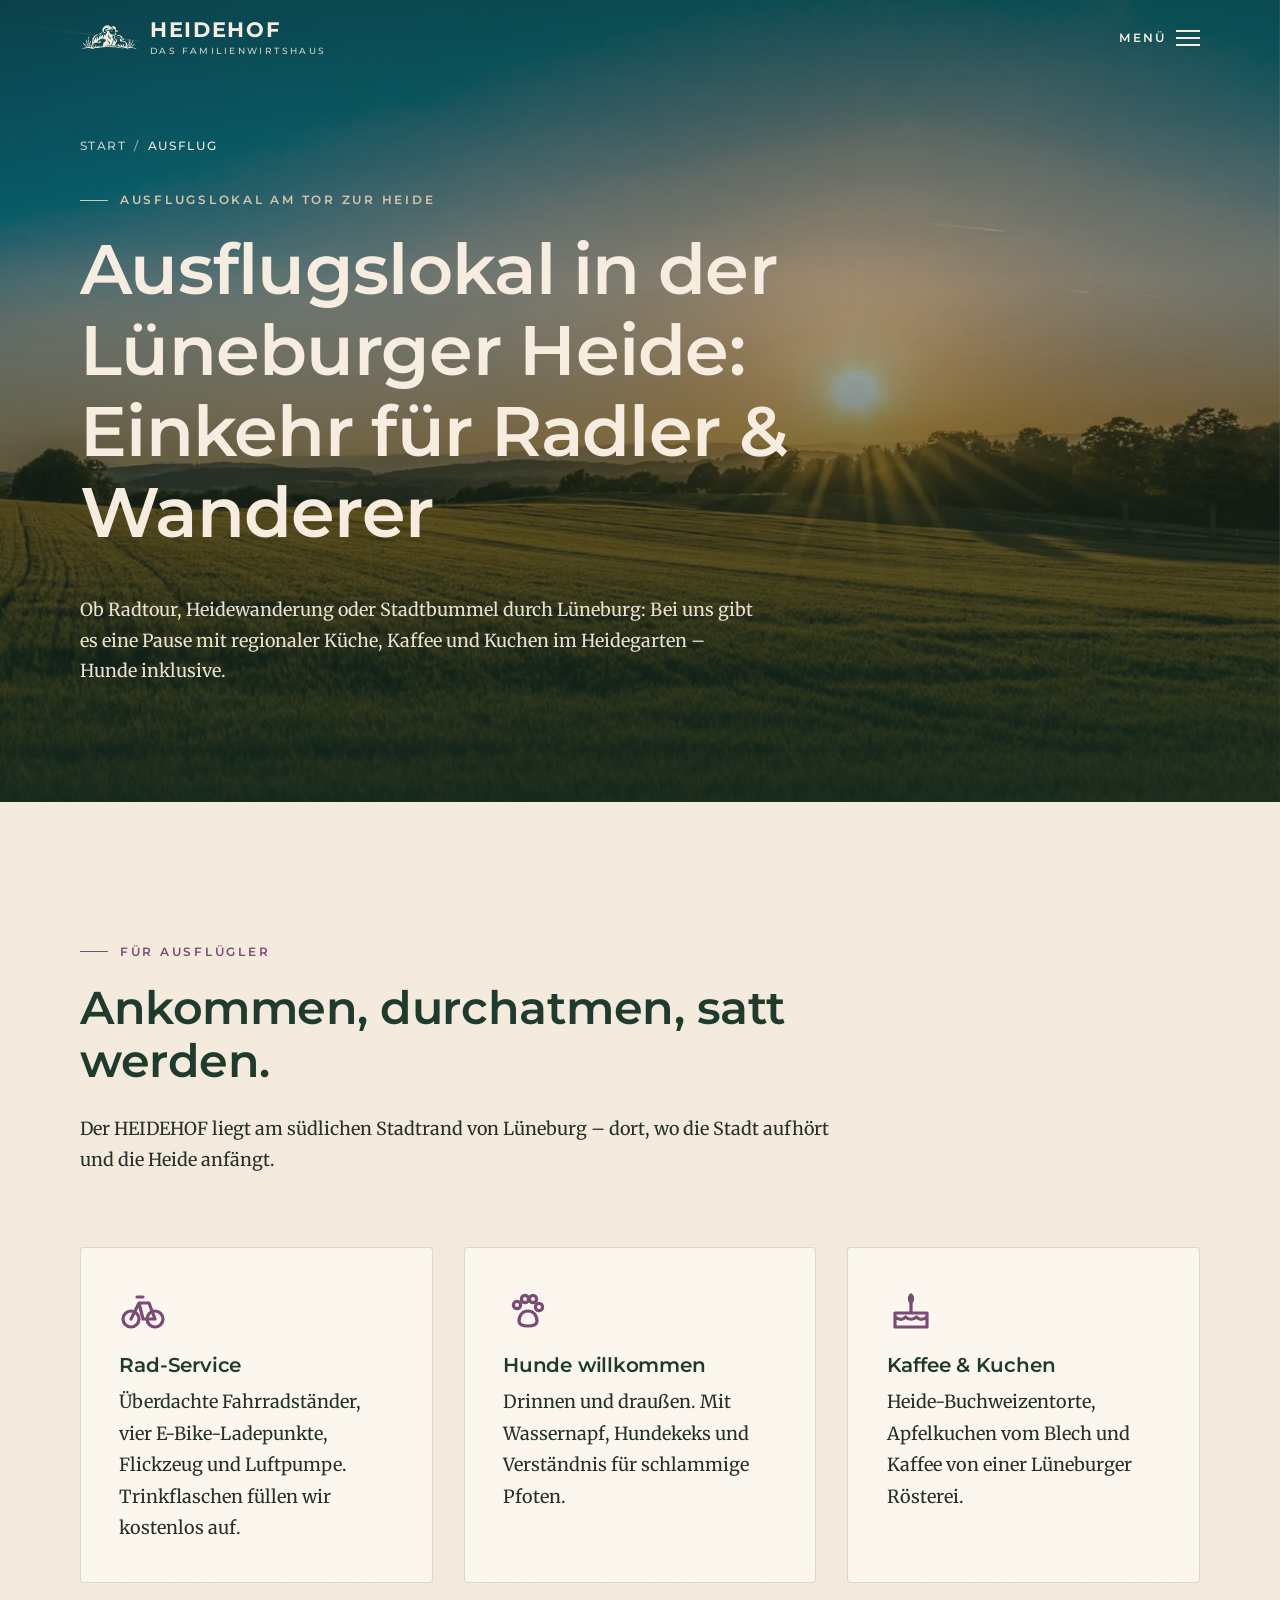
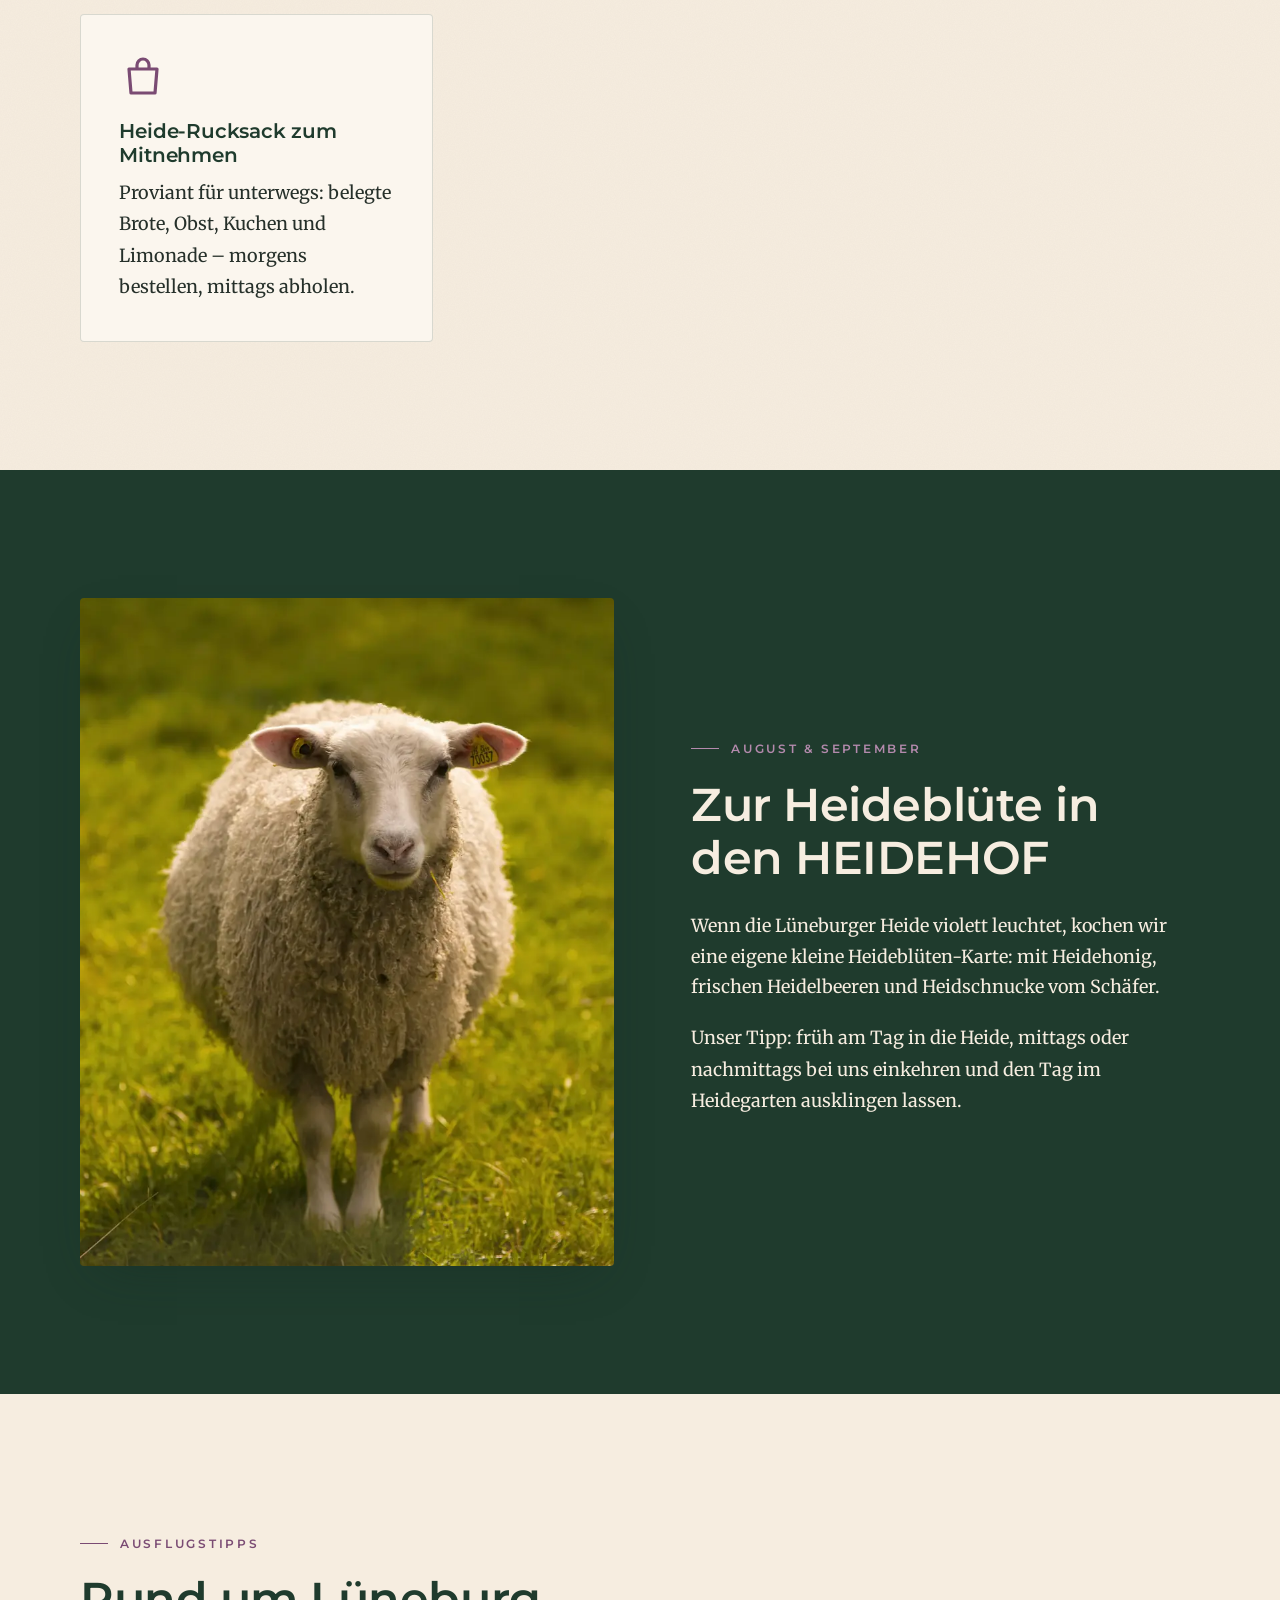
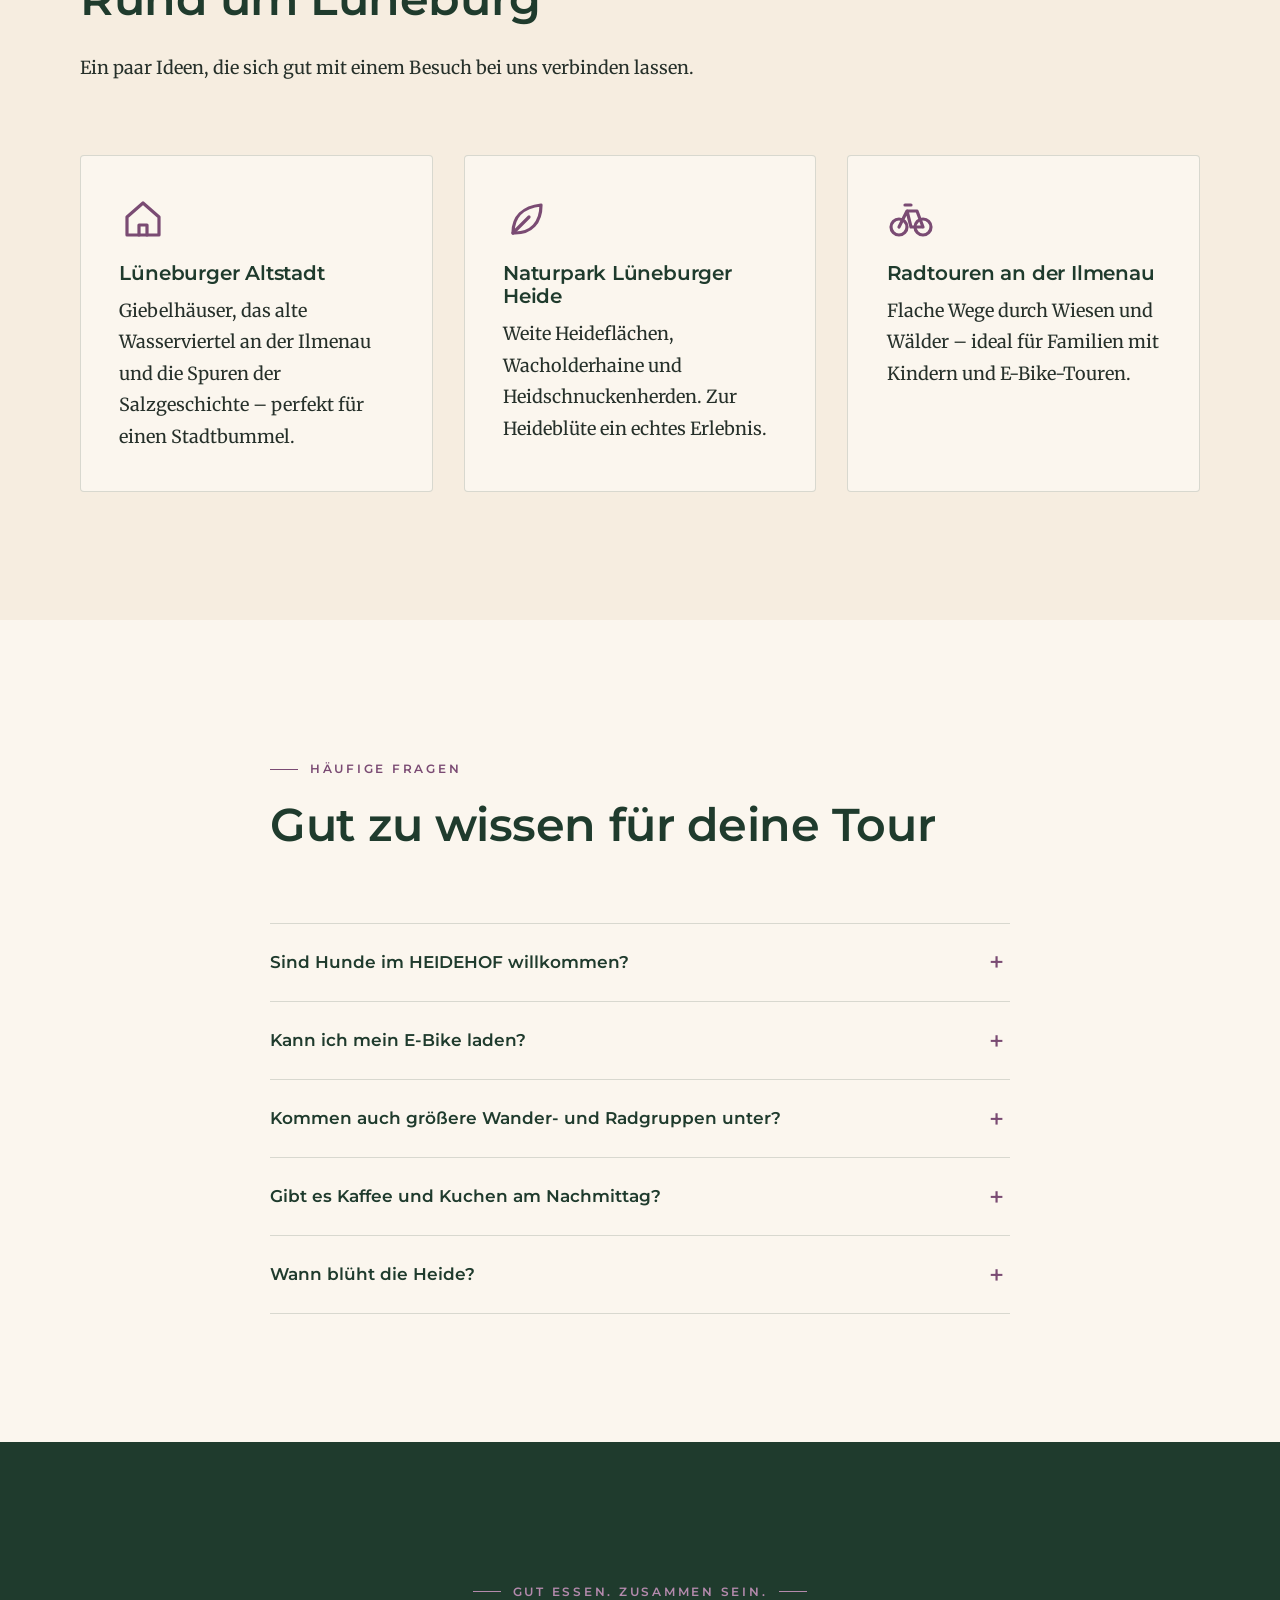
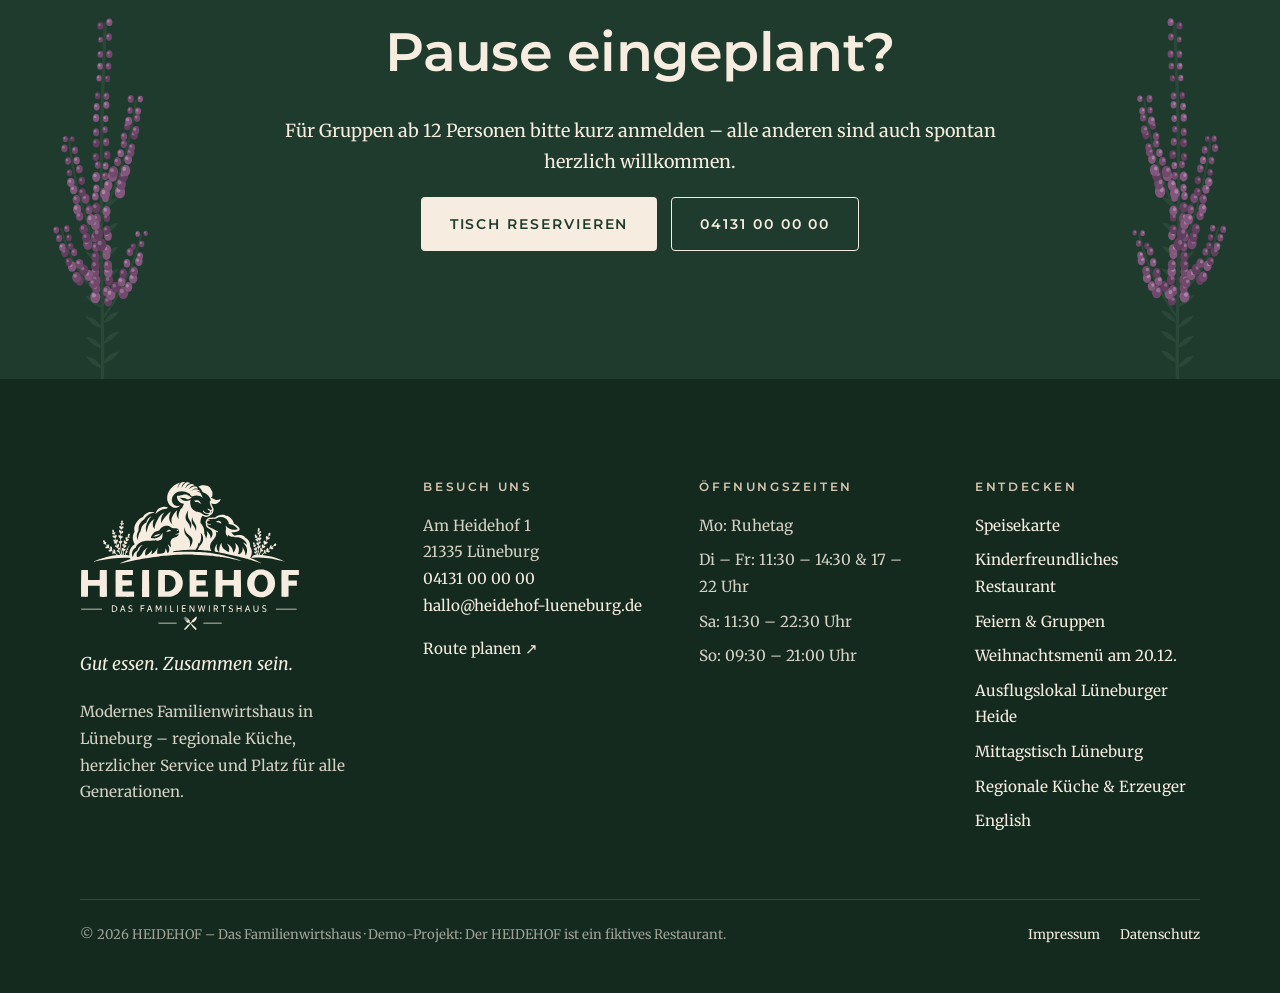
==== commit 19525987: "Weihnachtsfest am 20.12. bewerben: Aktionsseite, Teaser und Navigation - Neue Seite /weihnachten/ mi" ====
--- a/ausflug/index.html
+++ b/ausflug/index.html
@@ -46,7 +46,7 @@
     </a>
     <button class="nav-toggle" type="button" aria-expanded="false" aria-controls="hauptnav">Menü <span aria-hidden="true"><i></i><i></i><i></i></span></button>
     <nav class="hauptnav" id="hauptnav" aria-label="Hauptnavigation">
-      <ul><li><a href="../speisekarte/">Speisekarte</a></li><li><a href="../familien/">Familien</a></li><li><a href="../feiern/">Feiern</a></li><li><a href="../ausflug/" aria-current="page">Ausflug</a></li><li><a href="../mittagstisch/">Mittagstisch</a></li><li><a href="../regionale-kueche/">Unsere Küche</a></li><li><a class="btn btn--gruen" href="../reservieren/">Reservieren</a></li></ul>
+      <ul><li><a href="../speisekarte/">Speisekarte</a></li><li><a href="../familien/">Familien</a></li><li><a href="../feiern/">Feiern</a></li><li><a href="../ausflug/" aria-current="page">Ausflug</a></li><li><a href="../mittagstisch/">Mittagstisch</a></li><li><a href="../regionale-kueche/">Unsere Küche</a></li><li data-bis="2026-12-21"><a href="../weihnachten/" class=nav-hervor>Weihnachten</a></li><li><a class="btn btn--gruen" href="../reservieren/">Reservieren</a></li></ul>
     </nav>
   </div>
 </header>
@@ -140,6 +140,7 @@
           <li><a href="../speisekarte/">Speisekarte</a></li>
           <li><a href="../familien/">Kinderfreundliches Restaurant</a></li>
           <li><a href="../feiern/">Feiern &amp; Gruppen</a></li>
+          <li data-bis="2026-12-21"><a href="../weihnachten/">Weihnachtsmenü am 20.12.</a></li>
           <li><a href="../ausflug/">Ausflugslokal Lüneburger Heide</a></li>
           <li><a href="../mittagstisch/">Mittagstisch Lüneburg</a></li>
           <li><a href="../regionale-kueche/">Regionale Küche &amp; Erzeuger</a></li>
--- a/assets/css/style.css
+++ b/assets/css/style.css
@@ -40,6 +40,7 @@
   overflow-x: hidden;
 }
 img, svg, video { display: block; max-width: 100%; height: auto; }
+[hidden] { display: none !important; }
 a { color: var(--gruen); text-decoration-color: var(--violett); text-decoration-thickness: 1px; text-underline-offset: 3px; }
 a:hover { color: var(--violett); }
 :focus-visible { outline: 2px solid var(--violett); outline-offset: 3px; }
@@ -112,8 +113,8 @@
 .marke-text small { font-family: var(--sans); font-weight: 500; font-size: .58rem; letter-spacing: .26em; text-transform: uppercase; margin-top: 5px; opacity: .85; }
 .marke:hover { color: inherit; }
 
-.hauptnav ul { list-style: none; margin: 0; padding: 0; display: flex; align-items: center; gap: clamp(14px, 1.6vw, 28px); }
-.hauptnav a { font-family: var(--sans); font-weight: 600; font-size: .78rem; letter-spacing: .14em; text-transform: uppercase; color: inherit; text-decoration: none; padding: 8px 0; position: relative; }
+.hauptnav ul { list-style: none; margin: 0; padding: 0; display: flex; align-items: center; gap: clamp(14px, 1.5vw, 26px); }
+.hauptnav a { white-space: nowrap; font-family: var(--sans); font-weight: 600; font-size: .76rem; letter-spacing: .12em; text-transform: uppercase; color: inherit; text-decoration: none; padding: 8px 0; position: relative; }
 .hauptnav a::after { content: ""; position: absolute; left: 0; right: 100%; bottom: 2px; height: 1.5px; background: var(--violett); transition: right .3s; }
 .hauptnav a:hover::after, .hauptnav a[aria-current="page"]::after { right: 0; }
 .hauptnav .btn { min-height: 44px; padding: 10px 20px; }
@@ -123,7 +124,7 @@
 body.hat-hero .site-header:not(.ist-fest) .hauptnav .btn { background: var(--creme); color: var(--gruen); }
 .nav-toggle { display: none; }
 
-@media (max-width: 1120px) {
+@media (max-width: 1340px) {
   .nav-toggle {
     display: inline-flex; align-items: center; gap: 10px; background: none; border: 0; color: inherit; cursor: pointer;
     font-family: var(--sans); font-weight: 600; font-size: .75rem; letter-spacing: .18em; text-transform: uppercase; padding: 10px 0; min-height: 44px;
@@ -436,6 +437,41 @@
   .site-footer { padding-bottom: 96px; }
 }
 
+/* Aktion Weihnachten */
+.hauptnav .nav-hervor { color: var(--violett); }
+body.hat-hero .site-header:not(.ist-fest) .hauptnav .nav-hervor { color: var(--sand); }
+@media (max-width: 1340px) { .hauptnav .nav-hervor, body.hat-hero .site-header:not(.ist-fest) .hauptnav .nav-hervor { color: var(--violett-hell); } }
+.event-teaser { background: var(--violett); color: var(--creme); padding: clamp(36px, 5vw, 56px) 0; position: relative; overflow: hidden; }
+.event-teaser::before { content: "✦  ✧  ✦  ✧  ✦  ✧  ✦  ✧  ✦  ✧  ✦  ✧  ✦  ✧  ✦"; position: absolute; top: 10px; left: 0; right: 0; text-align: center; letter-spacing: 1.6em; opacity: .16; font-size: .8rem; white-space: nowrap; }
+.event-teaser-innen { display: grid; grid-template-columns: auto 1fr auto; gap: clamp(20px, 4vw, 48px); align-items: center; }
+.event-teaser h2 { color: var(--creme); font-size: clamp(1.4rem, 2.6vw, 2.1rem); margin-bottom: .35em; }
+.event-teaser p { margin: 0; opacity: .92; }
+.event-teaser .kicker { color: var(--sand); margin-bottom: 10px; }
+@media (max-width: 860px) { .event-teaser-innen { grid-template-columns: auto 1fr; } .event-teaser .btn { grid-column: 1 / -1; justify-self: start; } }
+@media (max-width: 520px) { .event-teaser-innen { grid-template-columns: 1fr; } }
+.event-datum { display: grid; justify-items: center; align-content: center; width: 116px; height: 128px; background: var(--creme); color: var(--gruen); border-radius: var(--radius); box-shadow: var(--schatten); font-family: var(--sans); text-transform: uppercase; }
+.event-datum strong { font-size: 3.2rem; line-height: 1; font-weight: 700; color: var(--violett); }
+.event-datum span { font-size: .68rem; letter-spacing: .2em; font-weight: 600; }
+.fakten { display: grid; grid-template-columns: auto repeat(3, 1fr); gap: clamp(24px, 4vw, 56px); align-items: center; }
+.fakt strong { display: block; font-family: var(--sans); font-weight: 600; font-size: clamp(1.8rem, 3.4vw, 2.8rem); color: var(--creme); line-height: 1.1; margin-bottom: 8px; }
+.fakt span { opacity: .85; font-size: .95rem; }
+@media (max-width: 860px) { .fakten { grid-template-columns: 1fr 1fr; } }
+.seiten-hero--weihnacht::before { background: linear-gradient(180deg, rgba(20,42,31,.6) 0%, rgba(20,42,31,.3) 35%, rgba(20,42,31,.94) 100%); }
+.menuekarte { background: var(--creme-hell); border: 1px solid var(--linie); outline: 1px solid var(--linie); outline-offset: -14px; padding: clamp(36px, 5vw, 64px) clamp(24px, 4vw, 52px); text-align: center; box-shadow: var(--schatten); border-radius: var(--radius); }
+.menuekarte .kicker { justify-content: center; }
+.menuekarte-logo { width: 110px; margin: 0 auto 18px; }
+.menuekarte h3 { font-family: var(--serif); font-weight: 700; font-size: 1.12rem; margin: 0 0 .25em; }
+.menuekarte .gang-art { font-family: var(--sans); font-weight: 600; font-size: .68rem; letter-spacing: .2em; text-transform: uppercase; color: var(--violett); margin: 0 0 6px; }
+.menuekarte .gang-text { font-style: italic; color: var(--text-leise); font-size: .93rem; margin: 0 0 14px; }
+.gang-trenner { display: block; color: var(--sand-dunkel); margin: 6px 0 18px; }
+.menuekarte-preis { font-family: var(--sans); font-weight: 600; font-size: 1.3rem; color: var(--gruen); border-top: 1px solid var(--linie); padding-top: 18px; margin: 18px 0 0; }
+.zeitstrahl { list-style: none; margin: 0; padding: 0; display: grid; grid-template-columns: repeat(4, 1fr); gap: 0; border-top: 2px solid var(--gruen); }
+.zeitstrahl li { position: relative; padding: 28px 20px 0 0; }
+.zeitstrahl li::before { content: ""; position: absolute; top: -9px; left: 0; width: 16px; height: 16px; border-radius: 50%; background: var(--violett); border: 3px solid var(--creme); }
+.zeitstrahl strong { display: block; font-family: var(--sans); font-weight: 600; font-size: 1.4rem; color: var(--gruen); margin-bottom: 6px; }
+.zeitstrahl span { font-size: .95rem; color: var(--text-leise); }
+@media (max-width: 760px) { .zeitstrahl { grid-template-columns: 1fr; border-top: 0; border-left: 2px solid var(--gruen); } .zeitstrahl li { padding: 0 0 26px 26px; } .zeitstrahl li::before { left: -9px; top: 4px; } }
+
 /* Rechtstexte */
 .rechtstext h2 { font-size: 1.4rem; margin-top: 2em; }
 .rechtstext h3 { font-size: 1.1rem; margin-top: 1.6em; }
